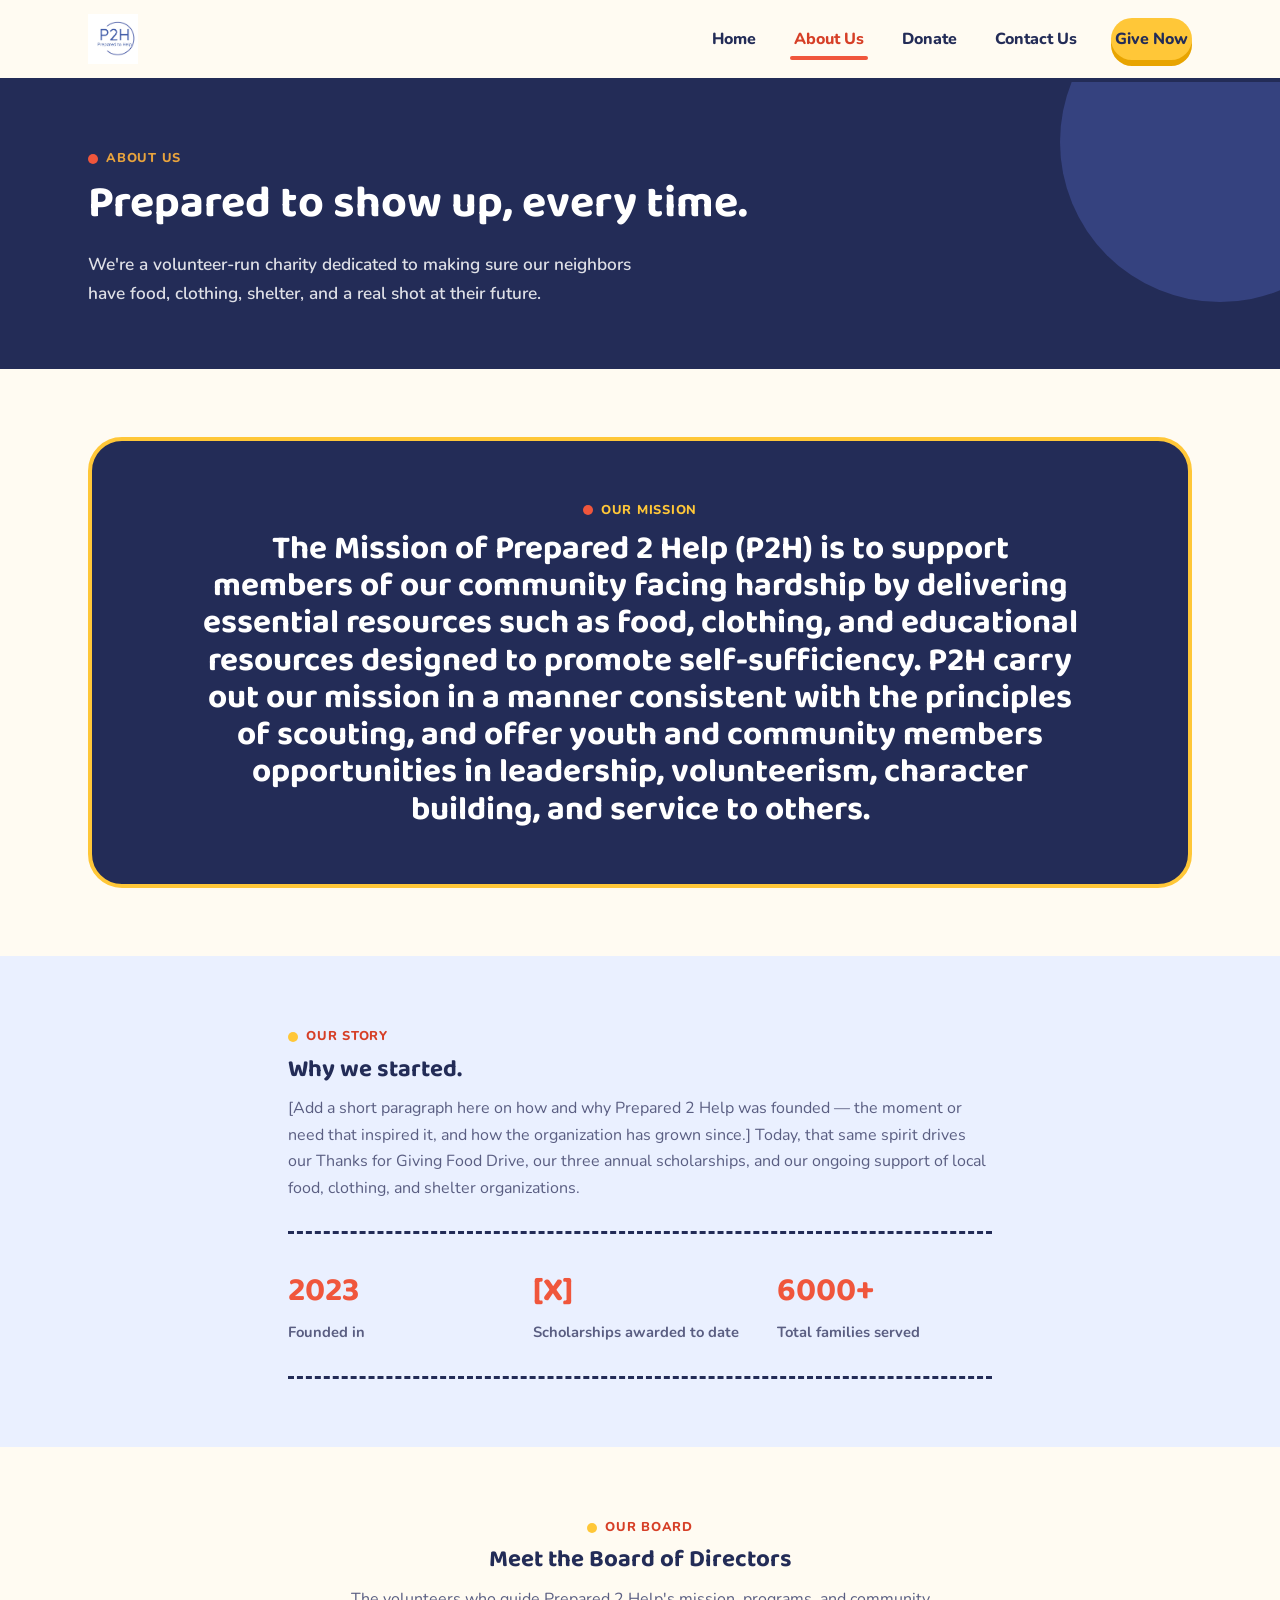
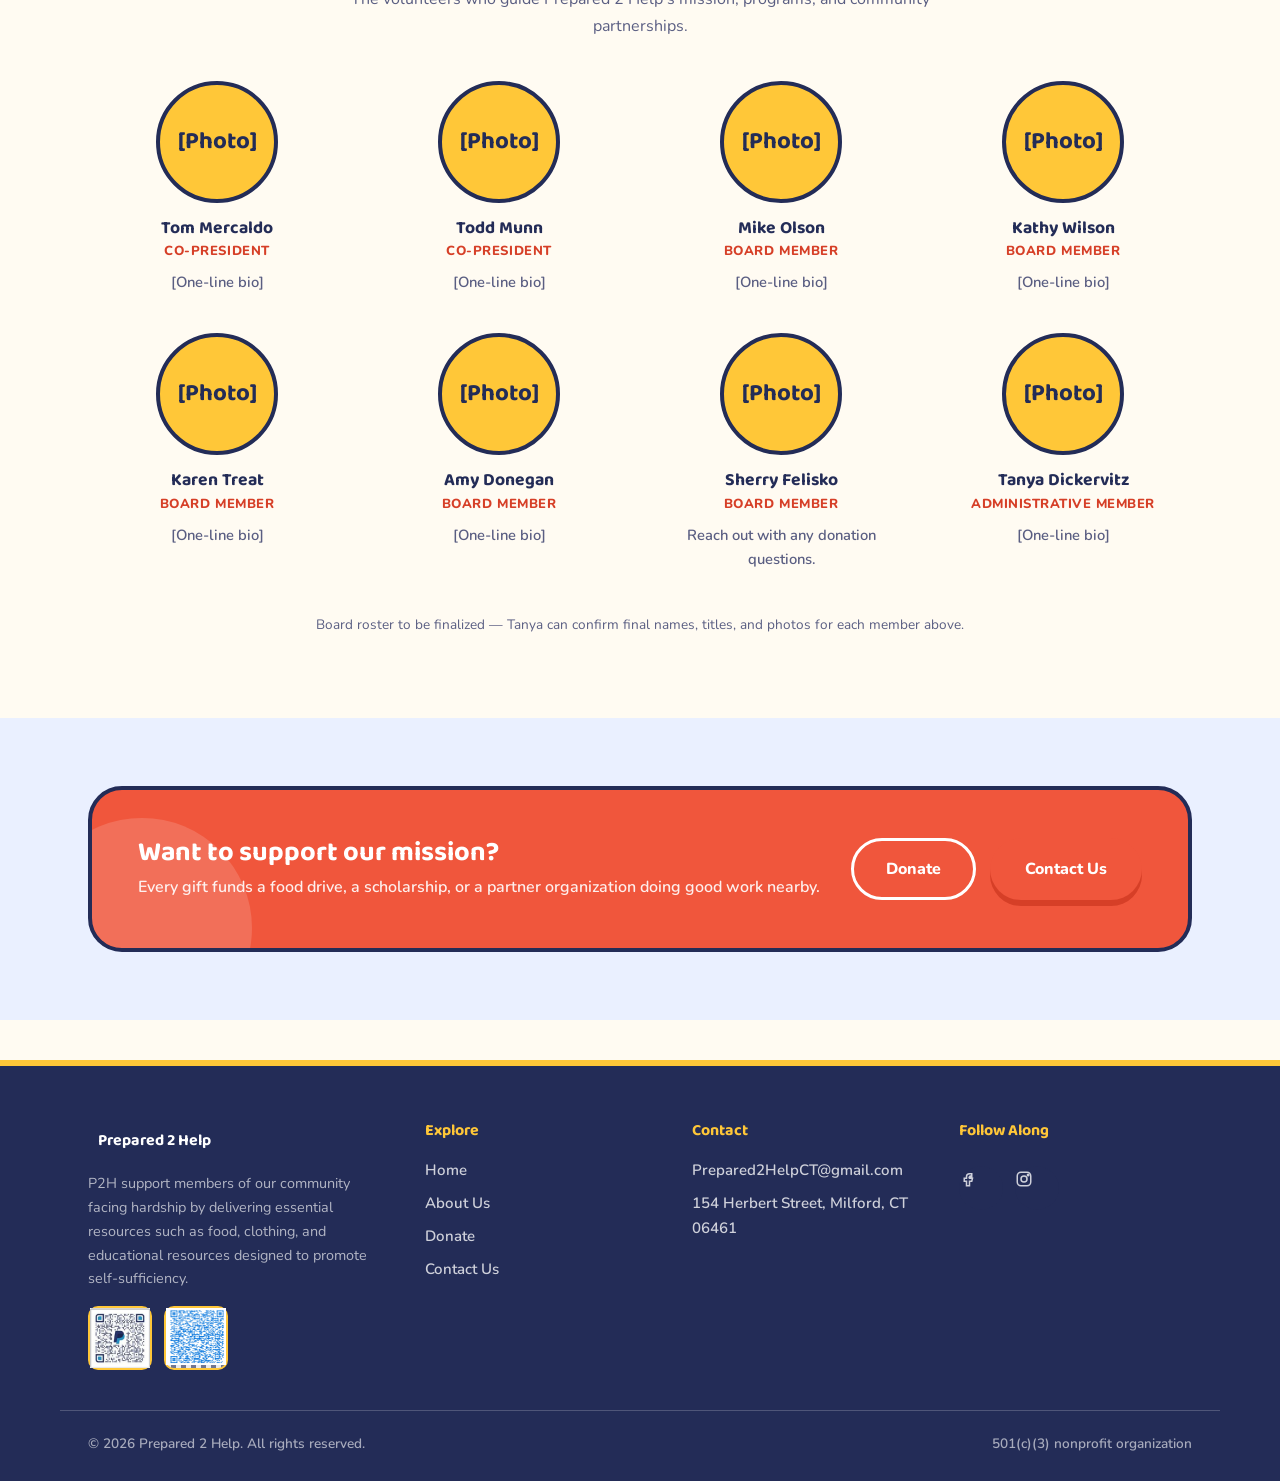
==== about.html @ 5ed298b4 "Update about.html" ====
<!DOCTYPE html>
<html lang="en">
<head>
<meta charset="UTF-8">
<meta name="viewport" content="width=device-width, initial-scale=1.0">
<title>About Us | Prepared 2 Help</title>
<meta name="description" content="Learn about Prepared 2 Help's mission and meet the board members behind our food drives, scholarships, and community partnerships.">
<link rel="icon" href="assets/P2H.jpg">
<link rel="preconnect" href="https://fonts.googleapis.com">
<link href="https://fonts.googleapis.com/css2?family=Baloo+2:wght@500;600;700;800&family=Nunito:wght@400;600;700;800&display=swap" rel="stylesheet">
<link rel="stylesheet" href="assets/css/style.css">
</head>
<body>
 
<header class="site-header">
  <div class="nav-row">
    <a class="brand" href="index.html"><img src="assets/P2H.jpg" alt="Prepared 2 Help logo"></a>
    <button class="nav-toggle" aria-label="Toggle menu"><span></span><span></span><span></span></button>
    <nav class="nav-links">
      <a href="index.html">Home</a>
      <a href="about.html" class="active">About Us</a>
      <a href="donate.html">Donate</a>
      <a href="contact.html">Contact Us</a>
      <a class="nav-cta" href="donate.html">Give Now</a>
    </nav>
  </div>
</header>
 
<section class="page-hero">
  <div class="wrap">
    <span class="eyebrow" style="color:#E8A33D;">About Us</span>
    <h1>Prepared to show up, every time.</h1>
    <p>We're a volunteer-run charity dedicated to making sure our neighbors have food, clothing, shelter, and a real shot at their future.</p>
  </div>
</section>
 
<!-- MISSION -->
<section class="section">
  <div class="wrap">
    <div class="mission-block">
      <span class="eyebrow">Our Mission</span>
      <h2>The Mission of Prepared 2 Help (P2H) is to support members of our community facing hardship by delivering essential resources such as food, clothing, and educational resources designed to promote self-sufficiency.  P2H carry out our mission in a manner consistent with the principles of scouting, and offer youth and community members opportunities in leadership, volunteerism, character building, and service to others. </h2>
    </div>
  </div>
</section>
 
<!-- STORY -->
<section class="section section-alt">
  <div class="wrap" style="max-width:760px;">
    <span class="eyebrow">Our Story</span>
    <h2>Why we started.</h2>
    <p style="color:var(--ink-soft);">[Add a short paragraph here on how and why Prepared 2 Help was founded — the moment or need that inspired it, and how the organization has grown since.] Today, that same spirit drives our Thanks for Giving Food Drive, our three annual scholarships, and our ongoing support of local food, clothing, and shelter organizations.</p>
    <div class="fact-strip" style="margin-top:30px;">
      <div class="fact"><strong>2023</strong><span>Founded in</span></div>
      <div class="fact"><strong>[X]</strong><span>Scholarships awarded to date</span></div>
      <div class="fact"><strong>6000+</strong><span>Total families served</span></div>
    </div>
  </div>
</section>
 
<!-- BOARD -->
<section class="section">
  <div class="wrap">
    <div class="section-head center">
      <span class="eyebrow">Our Board</span>
      <h2>Meet the Board of Directors</h2>
      <p style="color:var(--ink-soft);">The volunteers who guide Prepared 2 Help's mission, programs, and community partnerships.</p>
    </div>
    <div class="board-grid">
      <div class="board-card">
        <div class="board-photo">[Photo]</div>
        <h4>Tom Mercaldo</h4>
        <div class="board-role">Co-President</div>
        <p class="board-note">[One-line bio]</p>
      </div>
      <div class="board-card">
        <div class="board-photo">[Photo]</div>
        <h4>Todd Munn</h4>
        <div class="board-role">Co-President</div>
        <p class="board-note">[One-line bio]</p>
      </div>
      <div class="board-card">
        <div class="board-photo">[Photo]</div>
        <h4>Mike Olson</h4>
        <div class="board-role">Board Member</div>
        <p class="board-note">[One-line bio]</p>
      </div>
      <div class="board-card">
        <div class="board-photo">[Photo]</div>
        <h4>Kathy Wilson</h4>
        <div class="board-role">Board Member</div>
        <p class="board-note">[One-line bio]</p>
      </div>
      <div class="board-card">
        <div class="board-photo">[Photo]</div>
        <h4>Karen Treat</h4>
        <div class="board-role">Board Member</div>
        <p class="board-note">[One-line bio]</p>
      </div>
      <div class="board-card">
        <div class="board-photo">[Photo]</div>
        <h4>Amy Donegan</h4>
        <div class="board-role">Board Member</div>
        <p class="board-note">[One-line bio]</p>
      </div>
      <div class="board-card">
        <div class="board-photo">[Photo]</div>
        <h4>Sherry Felisko</h4>
        <div class="board-role">Board Member</div>
        <p class="board-note">Reach out with any donation questions.</p>
      </div>
      <div class="board-card">
        <div class="board-photo">[Photo]</div>
        <h4>Tanya Dickervitz</h4>
        <div class="board-role">Administrative Member</div>
        <p class="board-note">[One-line bio]</p>
      </div>
    </div>
    <p style="text-align:center; color:var(--ink-soft); font-size:.85rem; margin-top:28px;">Board roster to be finalized — Tanya can confirm final names, titles, and photos for each member above.</p>
  </div>
</section>
 
<!-- CTA -->
<section class="section section-alt">
  <div class="wrap">
    <div class="cta-banner">
      <div>
        <h2>Want to support our mission?</h2>
        <p>Every gift funds a food drive, a scholarship, or a partner organization doing good work nearby.</p>
      </div>
      <div style="display:flex; gap:14px; flex-wrap:wrap;">
        <a href="donate.html" class="btn btn-outline">Donate</a>
        <a href="contact.html" class="btn btn-primary">Contact Us</a>
      </div>
    </div>
  </div>
</section>
 
<footer class="site-footer">
  <div class="wrap footer-grid">
    <div>
      <div class="footer-brand"><img src="assets/logo.jpg" alt=""><span>Prepared 2 Help</span></div>
      <p style="font-size:.9rem; color:rgba(255,255,255,.65); max-width:32ch;">P2H support members of our community facing hardship by delivering essential resources such as food, clothing, and educational resources designed to promote self-sufficiency. </p>
      <div class="footer-qr">
        <div class="mini-qr"><img src="assets/paypalqrcode.png" alt="PayPal QR code"></div>
        <div class="mini-qr"><img src="assets/venmoqrcode.png" alt="Venmo QR code"></div>
      </div>
    </div>
    <div>
      <h4>Explore</h4>
      <a href="index.html">Home</a>
      <a href="about.html">About Us</a>
      <a href="donate.html">Donate</a>
      <a href="contact.html">Contact Us</a>
    </div>
    <div>
      <h4>Contact</h4>
      <a href="mailto:Prepared2HelpCT@gmail.com">Prepared2HelpCT@gmail.com</a>
      <a href="#">154 Herbert Street, Milford, CT 06461</a>
    </div>
    <div>
      <h4>Follow Along</h4>
      <div class="social-row">
        <a href="https://www.facebook.com/people/Prepared2Help/61578438066681/" aria-label="Facebook"><svg width="18" height="18" viewBox="0 0 24 24" fill="none" stroke="currentColor" stroke-width="2"><path d="M14 9h3V5h-3c-2.2 0-4 1.8-4 4v2H7v4h3v6h4v-6h3l1-4h-4V9c0-.6.4-1 1-1z"/></svg></a>
        <a href="https://www.instagram.com/prepared2help/" aria-label="Instagram"><svg width="18" height="18" viewBox="0 0 24 24" fill="none" stroke="currentColor" stroke-width="2"><rect x="3" y="3" width="18" height="18" rx="5"/><circle cx="12" cy="12" r="4"/><circle cx="17.5" cy="6.5" r="1"/></svg></a>
      </div>
    </div>
  </div>
  <div class="wrap footer-bottom">
    <span>&copy; <span id="year"></span> Prepared 2 Help. All rights reserved.</span>
    <span>501(c)(3) nonprofit organization</span>
  </div>
</footer>
 
<script>document.getElementById('year').textContent = new Date().getFullYear();</script>
<script src="assets/js/main.js"></script>
</body>
</html>
---- assets/css/style.css ----
/* ============================================================
   Prepared 2 Help — Design Tokens (warm, bright, RMHC-inspired)
   Signature motif: "The Open Arc" — an unclosed ring, echoing
   the logo, used throughout as the site's recurring device.
   ============================================================ */
 
:root{
  --blue:        #4859A8;
  --blue-deep:   #232C57;
  --blue-pale:   #EAF0FF;
 
  --yellow:      #FFC738;
  --yellow-deep: #E8A400;
  --red:         #F0563C;
  --red-deep:    #D63F27;
 
  --cream:       #FFFBF2;
  --ink:         #22264A;
  --ink-soft:    #5A5E82;
  --line:        #F0E4C8;
 
  --font-display: 'Baloo 2', sans-serif;
  --font-body:    'Nunito', sans-serif;
 
  --radius-lg: 34px;
  --radius-md: 22px;
  --radius-sm: 14px;
 
  --container: 1160px;
}
 
*{ box-sizing: border-box; }
html{ scroll-behavior: smooth; }
body{
  margin:0;
  font-family: var(--font-body);
  color: var(--ink);
  background: var(--cream);
  line-height: 1.65;
  -webkit-font-smoothing: antialiased;
}
img{ max-width:100%; display:block; }
a{ color: inherit; text-decoration:none; }
h1,h2,h3,h4{
  font-family: var(--font-display);
  font-weight:700;
  color: var(--blue-deep);
  line-height: 1.12;
  margin: 0 0 .5em;
}
p{ margin: 0 0 1em; }
ul{ margin:0; padding:0; list-style:none; }
 
.wrap{
  max-width: var(--container);
  margin: 0 auto;
  padding: 0 28px;
}
 
.eyebrow{
  display:inline-flex; align-items:center; gap:8px;
  font-family: var(--font-body);
  font-weight:800;
  font-size: .8rem;
  letter-spacing: .06em;
  text-transform: uppercase;
  color: var(--red-deep);
  margin-bottom: .7em;
}
.eyebrow::before{
  content:""; width:10px; height:10px; border-radius:50%;
  background: var(--yellow);
  display:inline-block;
}
 
a:focus-visible, button:focus-visible, input:focus-visible, textarea:focus-visible, select:focus-visible{
  outline: 3px solid var(--red);
  outline-offset: 3px;
}
 
@media (prefers-reduced-motion: reduce){
  *{ animation: none !important; transition: none !important; }
}
 
/* Arc motif */
.arc-divider{ width:100%; height: 50px; display:block; }
.arc-divider path{ fill:none; stroke: var(--yellow); stroke-width:5; stroke-linecap:round; }
 
/* ============================================================
   Header / Nav
   ============================================================ */
.site-header{
  position: sticky; top:0; z-index: 50;
  background: var(--cream);
  border-bottom: 4px solid var(--blue-deep);
}
.nav-row{
  display:flex; align-items:center; justify-content:space-between;
  padding: 14px 28px;
  max-width: var(--container); margin:0 auto;
}
.brand{ display:flex; align-items:center; gap:12px; font-family: var(--font-display); font-weight:700; font-size:1.1rem; color: var(--blue-deep); }
.brand img{ height: 50px; width:auto; }
 
.nav-links{ display:flex; align-items:center; gap: 30px; font-weight:800; font-size:1rem; }
.nav-links a{ position:relative; color: var(--blue-deep); padding: 8px 4px; }
.nav-links a::after{
  content:""; position:absolute; left:0; right:100%; bottom:0;
  height:4px; border-radius:4px; background: var(--red);
  transition: right .25s ease;
}
.nav-links a:hover::after, .nav-links a.active::after{ right:0; }
.nav-links a.active{ color: var(--red-deep); }
 
.nav-cta{
  background: var(--yellow); color: var(--blue-deep);
  font-weight:800; font-size:1rem;
  padding: 12px 26px; border-radius: 999px;
  box-shadow: 0 6px 0 var(--yellow-deep);
  transition: transform .12s ease, box-shadow .12s ease;
}
.nav-cta:hover{ transform: translateY(2px); box-shadow: 0 4px 0 var(--yellow-deep); }
 
.nav-toggle{ display:none; }
@media (max-width: 860px){
  .nav-links{
    position:fixed; inset: 72px 0 auto 0; background: var(--cream);
    flex-direction:column; align-items:flex-start; gap:0;
    border-bottom: 3px solid var(--blue-deep);
    transform: translateY(-120%); transition: transform .25s ease;
  }
  .nav-links.open{ transform: translateY(0); }
  .nav-links a{ padding: 18px 28px; border-bottom:1px solid var(--line); width:100%; }
  .nav-links a::after{ display:none; }
  .nav-cta{ margin: 18px 28px; text-align:center; }
  .nav-toggle{ display:flex; flex-direction:column; gap:5px; background:none; border:0; cursor:pointer; padding:8px; }
  .nav-toggle span{ width:26px; height:3px; background: var(--blue-deep); border-radius:2px; }
}
@media (min-width: 861px){ .nav-links{ display:flex !important; } }
 
/* ============================================================
   Buttons
   ============================================================ */
.btn{
  display:inline-flex; align-items:center; gap:8px;
  font-weight:800; font-family: var(--font-body);
  padding: 15px 32px; border-radius: 999px;
  border: 3px solid transparent; cursor:pointer; font-size:1rem;
  transition: transform .12s ease, box-shadow .12s ease;
}
.btn-primary{ background: var(--red); color:#fff; box-shadow: 0 6px 0 var(--red-deep); }
.btn-primary:hover{ transform: translateY(2px); box-shadow: 0 4px 0 var(--red-deep); }
.btn-outline{ border-color:#fff; color:#fff; }
.btn-outline:hover{ background:#fff; color: var(--blue-deep); }
.btn-outline-blue{ border-color: var(--blue); color: var(--blue); }
.btn-outline-blue:hover{ background: var(--blue); color:#fff; }
 
/* ============================================================
   Hero
   ============================================================ */
.hero{
  padding: 70px 0 56px;
  background: var(--yellow);
  position:relative; overflow:hidden;
}
.hero::before{
  content:""; position:absolute; left:-80px; bottom:-120px;
  width:320px; height:320px; border-radius:50%;
  background: rgba(255,255,255,.35);
}
.hero .wrap{ display:grid; grid-template-columns: 1.1fr .9fr; gap: 56px; align-items:center; position:relative; }
.hero h1{ font-size: clamp(2.4rem, 4.4vw, 3.5rem); color: var(--blue-deep); }
.hero .lede{ font-size:1.15rem; color: var(--blue-deep); opacity:.85; max-width: 46ch; font-weight:600; }
.hero-actions{ display:flex; gap:16px; margin-top: 28px; flex-wrap:wrap; }
.hero .btn-outline-blue{ border-color: var(--blue-deep); color: var(--blue-deep); background:#fff; }
.hero .btn-outline-blue:hover{ background: var(--blue-deep); color:#fff; }
 
.hero-art{
  position:relative; aspect-ratio: 1/1; border-radius: 50%;
  background: var(--blue-deep);
  display:flex; align-items:center; justify-content:center;
  overflow:hidden;
  border: 8px solid #fff;
  box-shadow: 0 16px 0 rgba(35,44,87,.25);
}
.hero-art svg{ width:70%; height:70%; }
@media (max-width: 860px){
  .hero .wrap{ grid-template-columns: 1fr; }
  .hero-art{ max-width: 240px; margin: 0 auto; }
}
 
/* Page hero (interior pages) */
.page-hero{
  padding: 64px 0 44px;
  background: var(--blue-deep);
  color: #fff; position:relative; overflow:hidden;
}
.page-hero::after{
  content:""; position:absolute; right:-100px; top:-100px;
  width:320px; height:320px; border-radius:50%;
  background: var(--blue);
  opacity:.5;
}
.page-hero .eyebrow{ color: var(--yellow); }
.page-hero .eyebrow::before{ background: var(--red); }
.page-hero h1{ color:#fff; font-size: clamp(2.1rem, 3.6vw, 2.8rem); }
.page-hero p{ color: rgba(255,255,255,.85); max-width: 56ch; font-size: 1.08rem; font-weight:600; }
 
/* ============================================================
   Sections
   ============================================================ */
.section{ padding: 68px 0; }
.section-alt{ background: var(--blue-pale); }
.section-head{ max-width: 640px; margin-bottom: 42px; }
.section-head.center{ margin-left:auto; margin-right:auto; text-align:center; }
 
.grid-cards{ display:grid; grid-template-columns: repeat(2, 1fr); gap: 26px; }
@media (max-width:760px){ .grid-cards{ grid-template-columns:1fr; } }
 
.card{
  background:#fff; border: 3px solid var(--blue-deep);
  border-radius: var(--radius-md); padding: 30px;
  box-shadow: 0 6px 0 var(--blue-deep);
  transition: transform .15s ease, box-shadow .15s ease;
}
.card:hover{ transform: translateY(-4px); }
.card-icon{
  width:56px; height:56px; border-radius:50%;
  background: var(--yellow);
  display:flex; align-items:center; justify-content:center;
  margin-bottom:18px; border: 2px solid var(--blue-deep);
}
.card:nth-child(2) .card-icon{ background: var(--red); }
.card:nth-child(3) .card-icon{ background: var(--blue); }
.card:nth-child(4) .card-icon{ background: var(--yellow); }
.card-icon svg{ width:26px; height:26px; stroke:#fff !important; }
.card:nth-child(1) .card-icon svg, .card:nth-child(4) .card-icon svg{ stroke: var(--blue-deep) !important; }
.card h3{ font-size:1.25rem; margin-bottom:.4em; }
.card p{ color: var(--ink-soft); font-size:.98rem; margin-bottom:0; font-weight:600; }
 
.fact-strip{ display:flex; flex-wrap:wrap; gap: 30px; border-top: 3px dashed var(--blue-deep); border-bottom: 3px dashed var(--blue-deep); padding: 30px 0; }
.fact{ flex:1; min-width:150px; }
.fact strong{ display:block; font-family: var(--font-display); color: var(--red); font-size:2.1rem; }
.fact span{ color: var(--ink-soft); font-size:.92rem; font-weight:700; }
 
.gallery{ display:grid; grid-template-columns: repeat(4, 1fr); gap: 18px; }
@media (max-width:760px){ .gallery{ grid-template-columns: repeat(2,1fr); } }
.gallery-item{
  aspect-ratio: 1/1;
  border-radius: var(--radius-md);
  overflow: hidden;
  position: relative;
}
.gallery-item img{
  position: absolute;
  inset: 0;
  width: 100%;
  height: 100%;
  object-fit: cover;
  border-radius: var(--radius-md);
}
 
.cta-banner{
  background: var(--red); border-radius: var(--radius-lg); padding: 48px 46px;
  color:#fff; display:flex; align-items:center; justify-content:space-between; gap:24px; flex-wrap:wrap;
  position:relative; overflow:hidden; border: 4px solid var(--blue-deep);
}
.cta-banner::before{ content:""; position:absolute; left:-60px; bottom:-90px; width:220px; height:220px; border-radius:50%; background: rgba(255,255,255,.15); }
.cta-banner h2{ color:#fff; margin-bottom:.2em; font-size:1.7rem; }
.cta-banner p{ color: rgba(255,255,255,.9); margin:0; font-weight:600; }
 
.board-grid{ display:grid; grid-template-columns: repeat(4, 1fr); gap: 24px; }
@media (max-width:900px){ .board-grid{ grid-template-columns: repeat(2,1fr); } }
@media (max-width:520px){ .board-grid{ grid-template-columns: 1fr; } }
.board-card{ text-align:center; }
.board-photo{
  width: 122px; height:122px; border-radius:50%; background: var(--yellow);
  margin: 0 auto 16px; display:flex; align-items:center; justify-content:center;
  color: var(--blue-deep); font-family: var(--font-display); font-weight:700; font-size:1.5rem;
  border: 4px solid var(--blue-deep);
}
.board-card h4{ margin-bottom:.15em; font-size:1.1rem; }
.board-role{ color: var(--red-deep); font-weight:800; font-size:.82rem; text-transform:uppercase; letter-spacing:.04em; }
.board-note{ color: var(--ink-soft); font-size:.92rem; margin-top:.5em; font-weight:600; }
 
.mission-block{
  background: var(--blue-deep); color:#fff; border-radius: var(--radius-lg);
  padding: 56px 50px; text-align:center; position:relative; overflow:hidden;
  border: 4px solid var(--yellow);
}
.mission-block .eyebrow{ color: var(--yellow); }
.mission-block .eyebrow::before{ background: var(--red); }
.mission-block h2{ color:#fff; font-size: clamp(1.5rem, 2.6vw, 2.1rem); max-width: 44ch; margin: 0 auto; font-weight:700; }
 
/* Donate page */
.donate-grid{ display:grid; grid-template-columns: repeat(3, 1fr); gap: 24px; }
@media (max-width:900px){ .donate-grid{ grid-template-columns: 1fr; } }
.qr-card{ background:#fff; border:3px solid var(--blue-deep); border-radius: var(--radius-md); padding: 30px; text-align:center; box-shadow: 0 6px 0 var(--blue-deep); }
.qr-box{
  width: 160px; height:160px; margin: 0 auto 18px; border-radius: var(--radius-sm);
  background: repeating-conic-gradient(var(--blue-deep) 0% 25%, var(--blue-pale) 0% 50%);
  background-size: 20px 20px; display:flex; align-items:center; justify-content:center; position:relative;
}
.qr-box .qr-cover{ position:absolute; inset:0; background: rgba(255,251,242,.92); display:flex; align-items:center; justify-content:center; font-size:.72rem; color: var(--ink-soft); text-align:center; padding: 10px; border-radius: var(--radius-sm); font-weight:700; }
.sherrie-box{ background: var(--yellow); border-radius: var(--radius-md); padding: 30px 34px; display:flex; gap: 20px; align-items:flex-start; margin-top: 40px; border: 3px solid var(--blue-deep); }
.sherrie-box .avatar{ flex: 0 0 auto; width:56px; height:56px; border-radius:50%; background: var(--blue-deep); color:#fff; display:flex; align-items:center; justify-content:center; font-family: var(--font-display); font-weight:700; }
 
.ways-list{ display:flex; flex-direction:column; gap: 18px; }
.way-item{ display:flex; gap:18px; align-items:flex-start; background:#fff; border:3px solid var(--blue-deep); border-radius: var(--radius-md); padding: 22px 26px; }
.way-num{ flex:0 0 auto; width:38px; height:38px; border-radius:50%; background: var(--red); color:#fff; display:flex; align-items:center; justify-content:center; font-family: var(--font-display); font-weight:700; font-size:.95rem; }
 
/* Contact page */
.contact-grid{ display:grid; grid-template-columns: .85fr 1.15fr; gap: 46px; }
@media (max-width:860px){ .contact-grid{ grid-template-columns:1fr; } }
.info-list{ display:flex; flex-direction:column; gap:20px; margin-top: 24px; }
.info-item{ display:flex; gap:14px; align-items:flex-start; }
.info-item .ico{ width:42px; height:42px; border-radius:50%; background: var(--yellow); flex:0 0 auto; display:flex; align-items:center; justify-content:center; border: 2px solid var(--blue-deep); }
.info-item strong{ display:block; font-size:.85rem; color: var(--ink-soft); text-transform:uppercase; letter-spacing:.05em; }
 
.social-row{ display:flex; gap:12px; margin-top: 26px; }
.social-row a{ width:44px; height:44px; border-radius:50%; background: var(--blue-deep); color:#fff; display:flex; align-items:center; justify-content:center; transition: background .15s ease, transform .15s ease; }
.social-row a:hover{ background: var(--red); transform: translateY(-2px); }
 
form.contact-form{ background:#fff; border:3px solid var(--blue-deep); border-radius: var(--radius-lg); padding: 34px; box-shadow: 0 8px 0 var(--blue-deep); }
.form-row{ display:grid; grid-template-columns:1fr 1fr; gap:18px; }
@media (max-width:520px){ .form-row{ grid-template-columns:1fr; } }
.field{ margin-bottom:18px; }
.field label{ display:block; font-weight:800; font-size:.88rem; margin-bottom:6px; color: var(--ink); }
.field input, .field select, .field textarea{
  width:100%; padding: 12px 14px; border: 2.5px solid var(--blue-deep); border-radius: var(--radius-sm);
  font-family: var(--font-body); font-size:.98rem; color: var(--ink); background: var(--cream);
}
.field textarea{ resize: vertical; min-height: 120px; }
.form-note{ font-size:.82rem; color: var(--ink-soft); margin-top: 10px; font-weight:600; }
.form-success{ display:none; background: var(--yellow); border: 2px solid var(--blue-deep); border-radius: var(--radius-sm); padding: 16px 18px; color: var(--blue-deep); font-weight:800; font-size:.94rem; margin-bottom: 18px; }
.form-success.show{ display:block; }
 
/* ============================================================
   Footer
   ============================================================ */
.site-footer{ background: var(--blue-deep); color: rgba(255,255,255,.85); padding: 56px 0 26px; position:relative; overflow:hidden; margin-top: 40px; border-top: 6px solid var(--yellow); }
.footer-grid{ display:grid; grid-template-columns: 1.3fr 1fr 1fr 1fr; gap: 34px; position:relative; }
@media (max-width:760px){ .footer-grid{ grid-template-columns: 1fr 1fr; } }
.footer-grid h4{ color: var(--yellow); font-size:1rem; margin-bottom:14px; }
.footer-brand{ display:flex; align-items:center; gap:10px; margin-bottom:12px; }
.footer-brand img{ height:38px; border-radius:8px; }
.footer-brand span{ font-family: var(--font-display); font-weight:700; color:#fff; }
.footer-grid a{ color: rgba(255,255,255,.78); font-size:.94rem; display:block; padding:4px 0; font-weight:600; }
.footer-grid a:hover{ color: var(--red); }
.footer-qr{ display:flex; gap:12px; margin-top:6px; }
.footer-qr .mini-qr{ width:64px; height:64px; border-radius:10px; background: repeating-conic-gradient(rgba(255,255,255,.9) 0% 25%, rgba(255,255,255,.35) 0% 50%); background-size: 10px 10px; border: 2px solid var(--yellow); }
.footer-bottom{ border-top: 1px solid rgba(255,255,255,.2); margin-top: 40px; padding-top: 22px; display:flex; justify-content:space-between; flex-wrap:wrap; gap:10px; font-size:.85rem; color: rgba(255,255,255,.6); font-weight:600; }
 
.footer-qr img.mini-qr{
  object-fit: cover;
  background: none;
}
.qr-box img{
  width: 100%;
  height: 100%;
  object-fit: contain;
  border-radius: var(--radius-sm);
  padding: 10px;
  background: #fff;
}
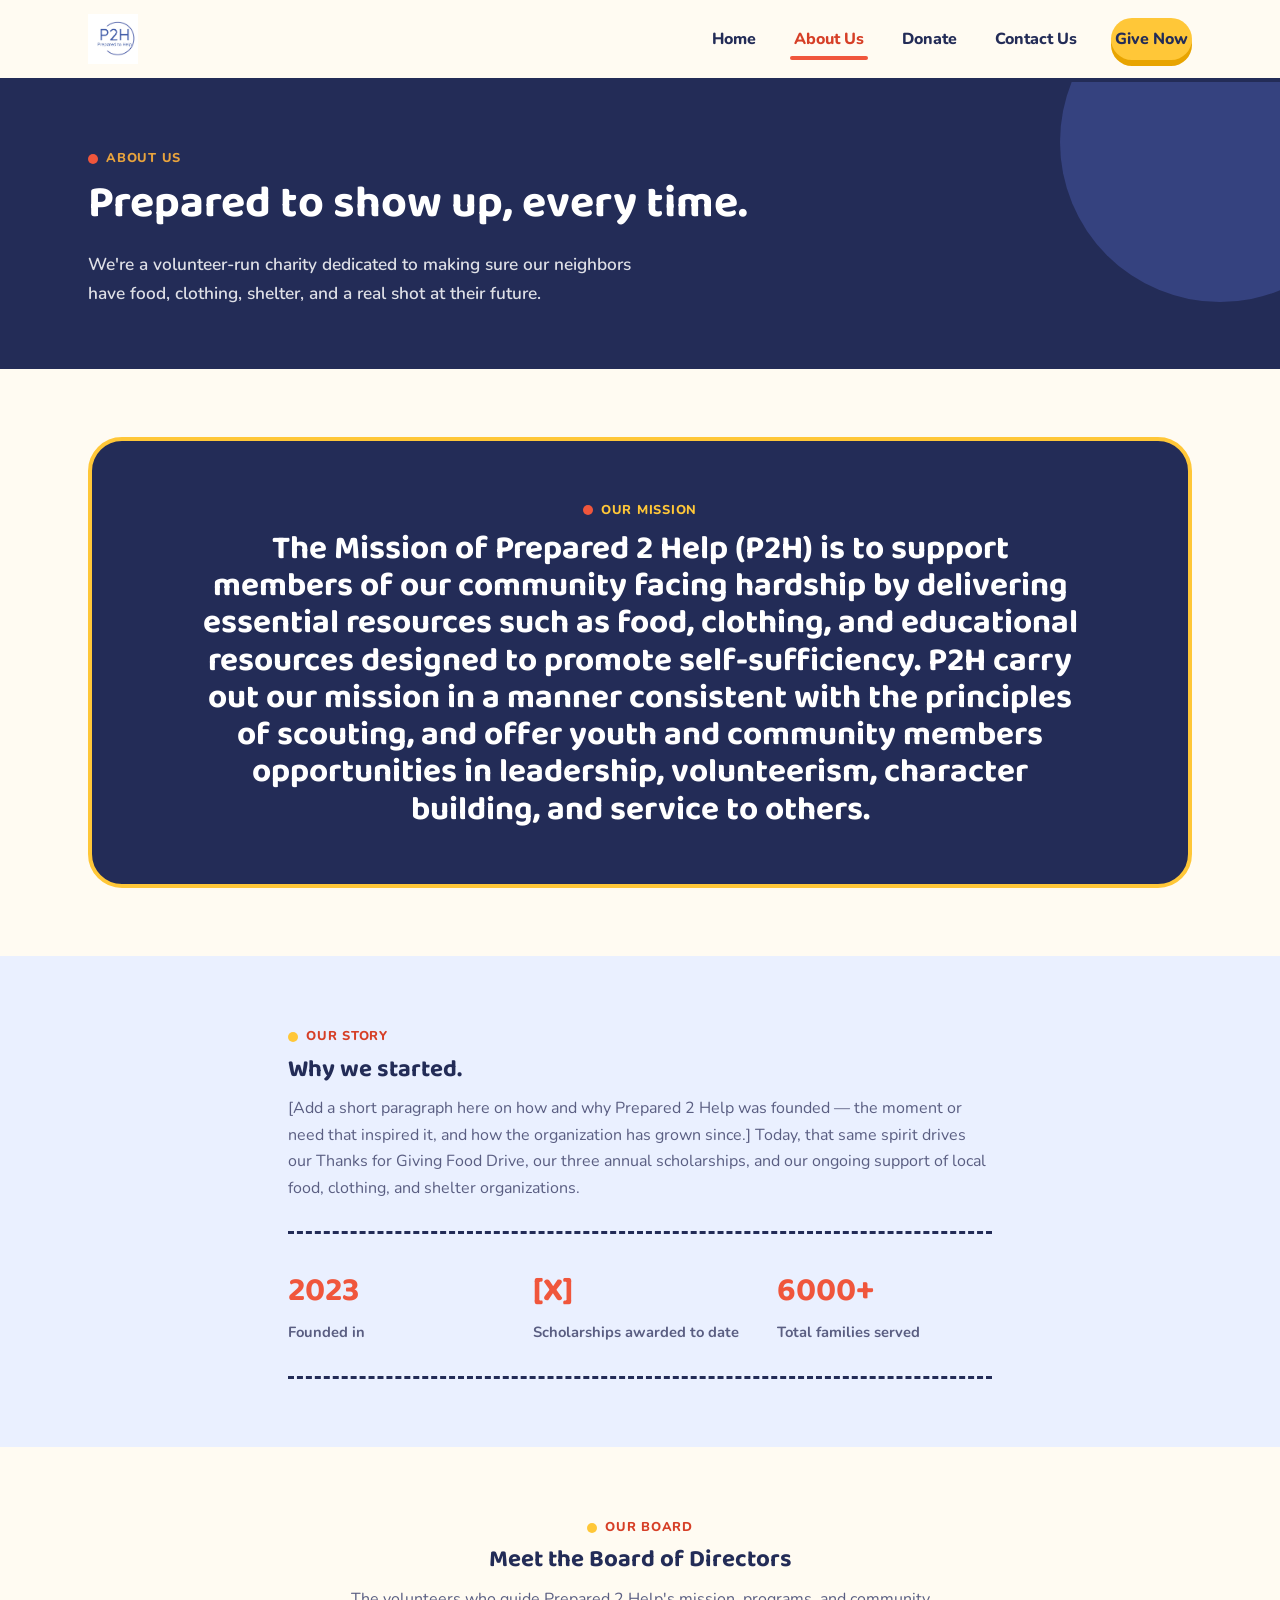
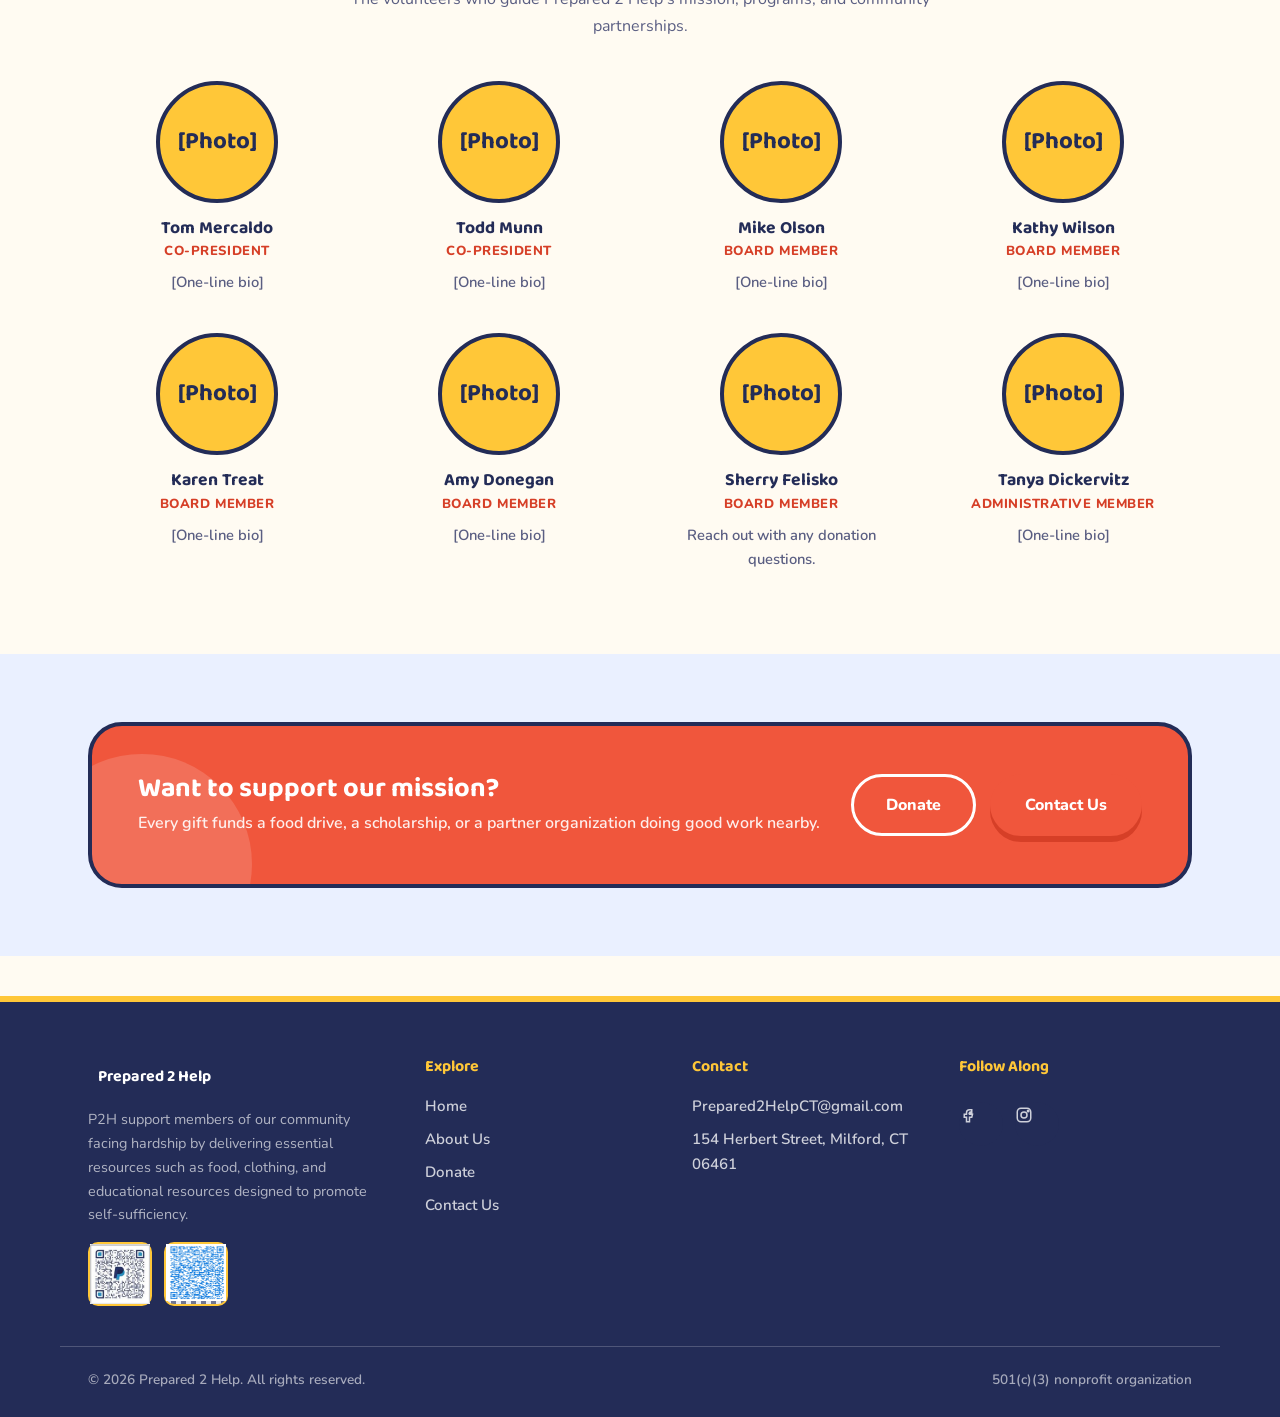
==== commit a5232a74: "Update about.html" ====
--- a/about.html
+++ b/about.html
@@ -116,7 +116,6 @@
         <p class="board-note">[One-line bio]</p>
       </div>
     </div>
-    <p style="text-align:center; color:var(--ink-soft); font-size:.85rem; margin-top:28px;">Board roster to be finalized — Tanya can confirm final names, titles, and photos for each member above.</p>
   </div>
 </section>
  
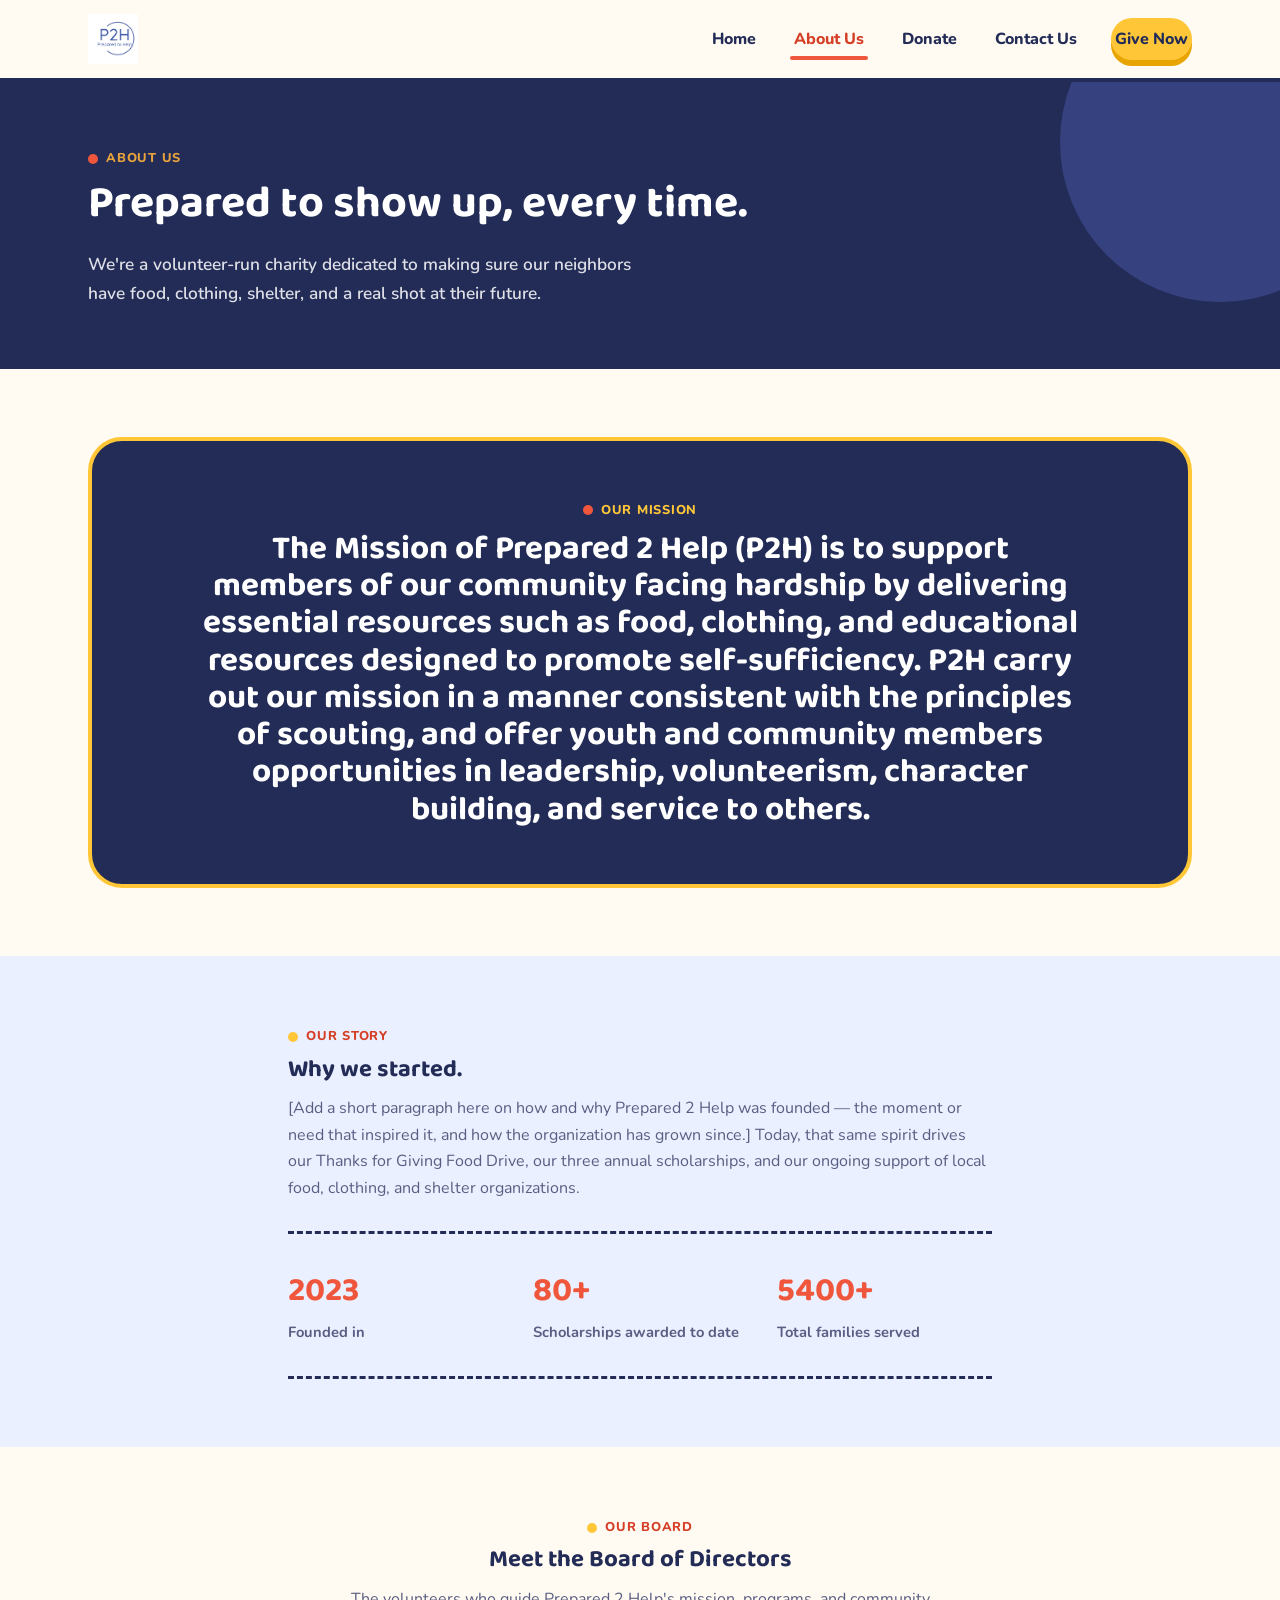
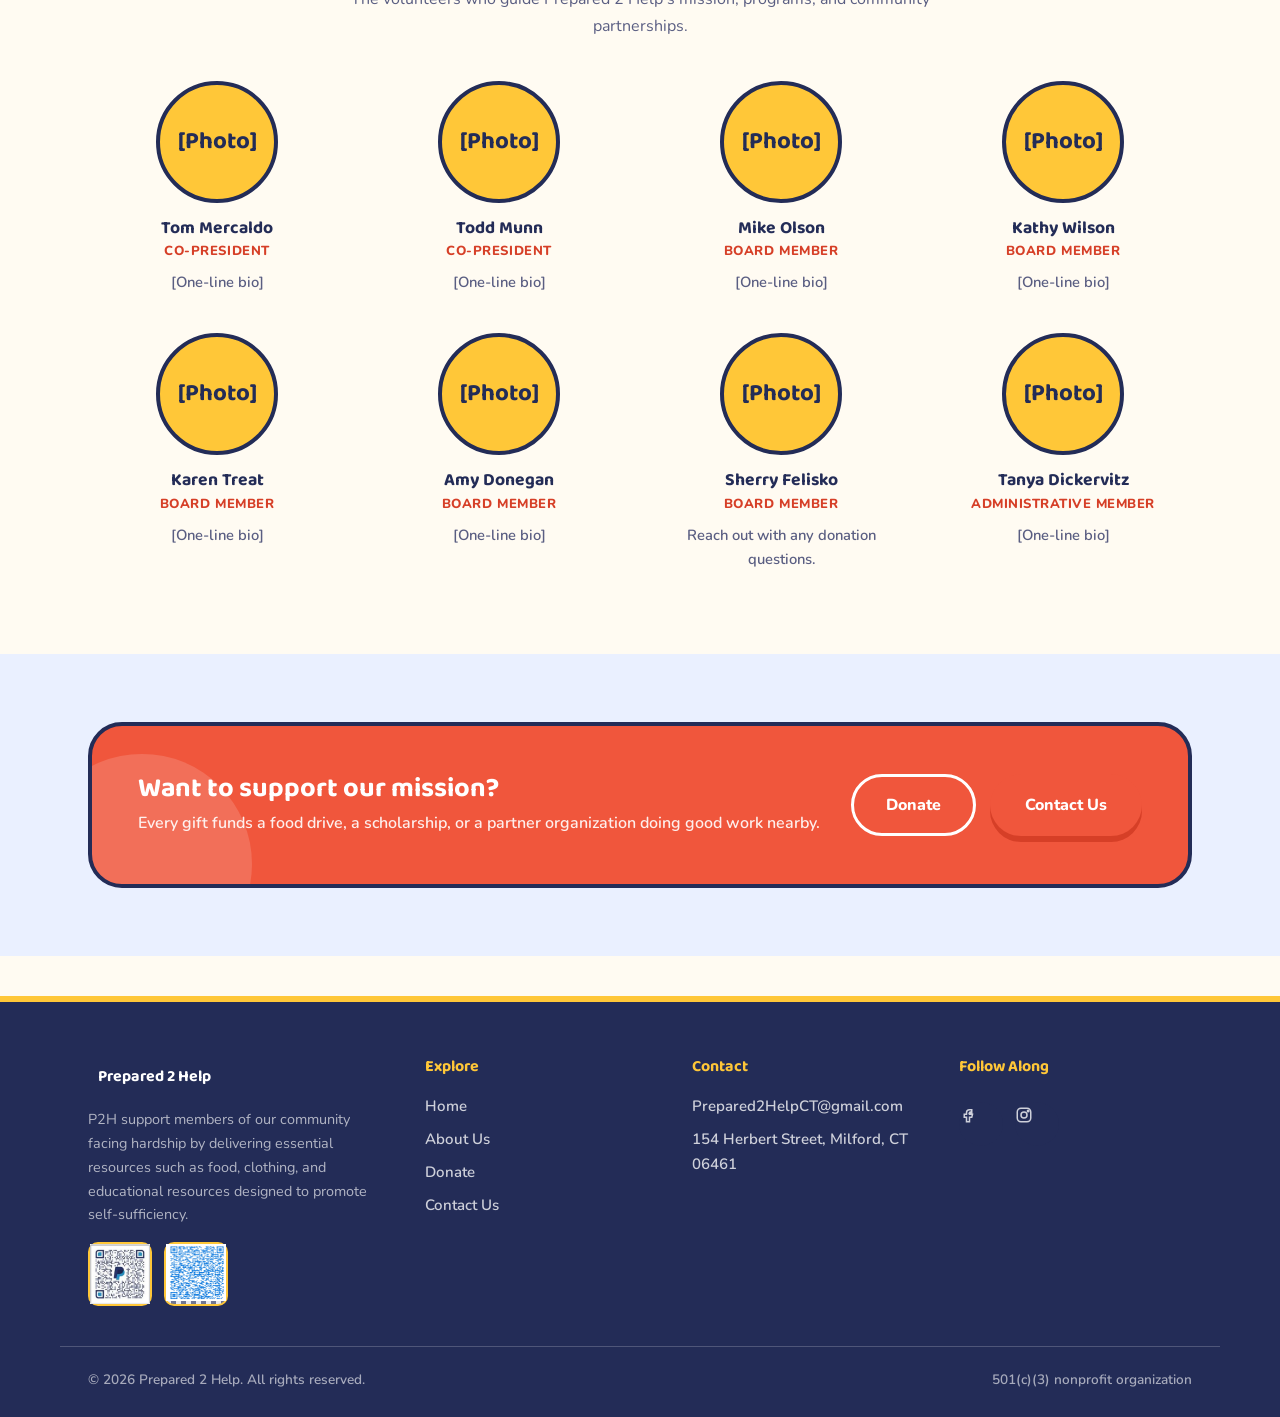
==== commit a80c9640: "Update about.html" ====
--- a/about.html
+++ b/about.html
@@ -52,8 +52,8 @@
     <p style="color:var(--ink-soft);">[Add a short paragraph here on how and why Prepared 2 Help was founded — the moment or need that inspired it, and how the organization has grown since.] Today, that same spirit drives our Thanks for Giving Food Drive, our three annual scholarships, and our ongoing support of local food, clothing, and shelter organizations.</p>
     <div class="fact-strip" style="margin-top:30px;">
       <div class="fact"><strong>2023</strong><span>Founded in</span></div>
-      <div class="fact"><strong>[X]</strong><span>Scholarships awarded to date</span></div>
-      <div class="fact"><strong>6000+</strong><span>Total families served</span></div>
+      <div class="fact"><strong>80+</strong><span>Scholarships awarded to date</span></div>
+      <div class="fact"><strong>5400+</strong><span>Total families served</span></div>
     </div>
   </div>
 </section>
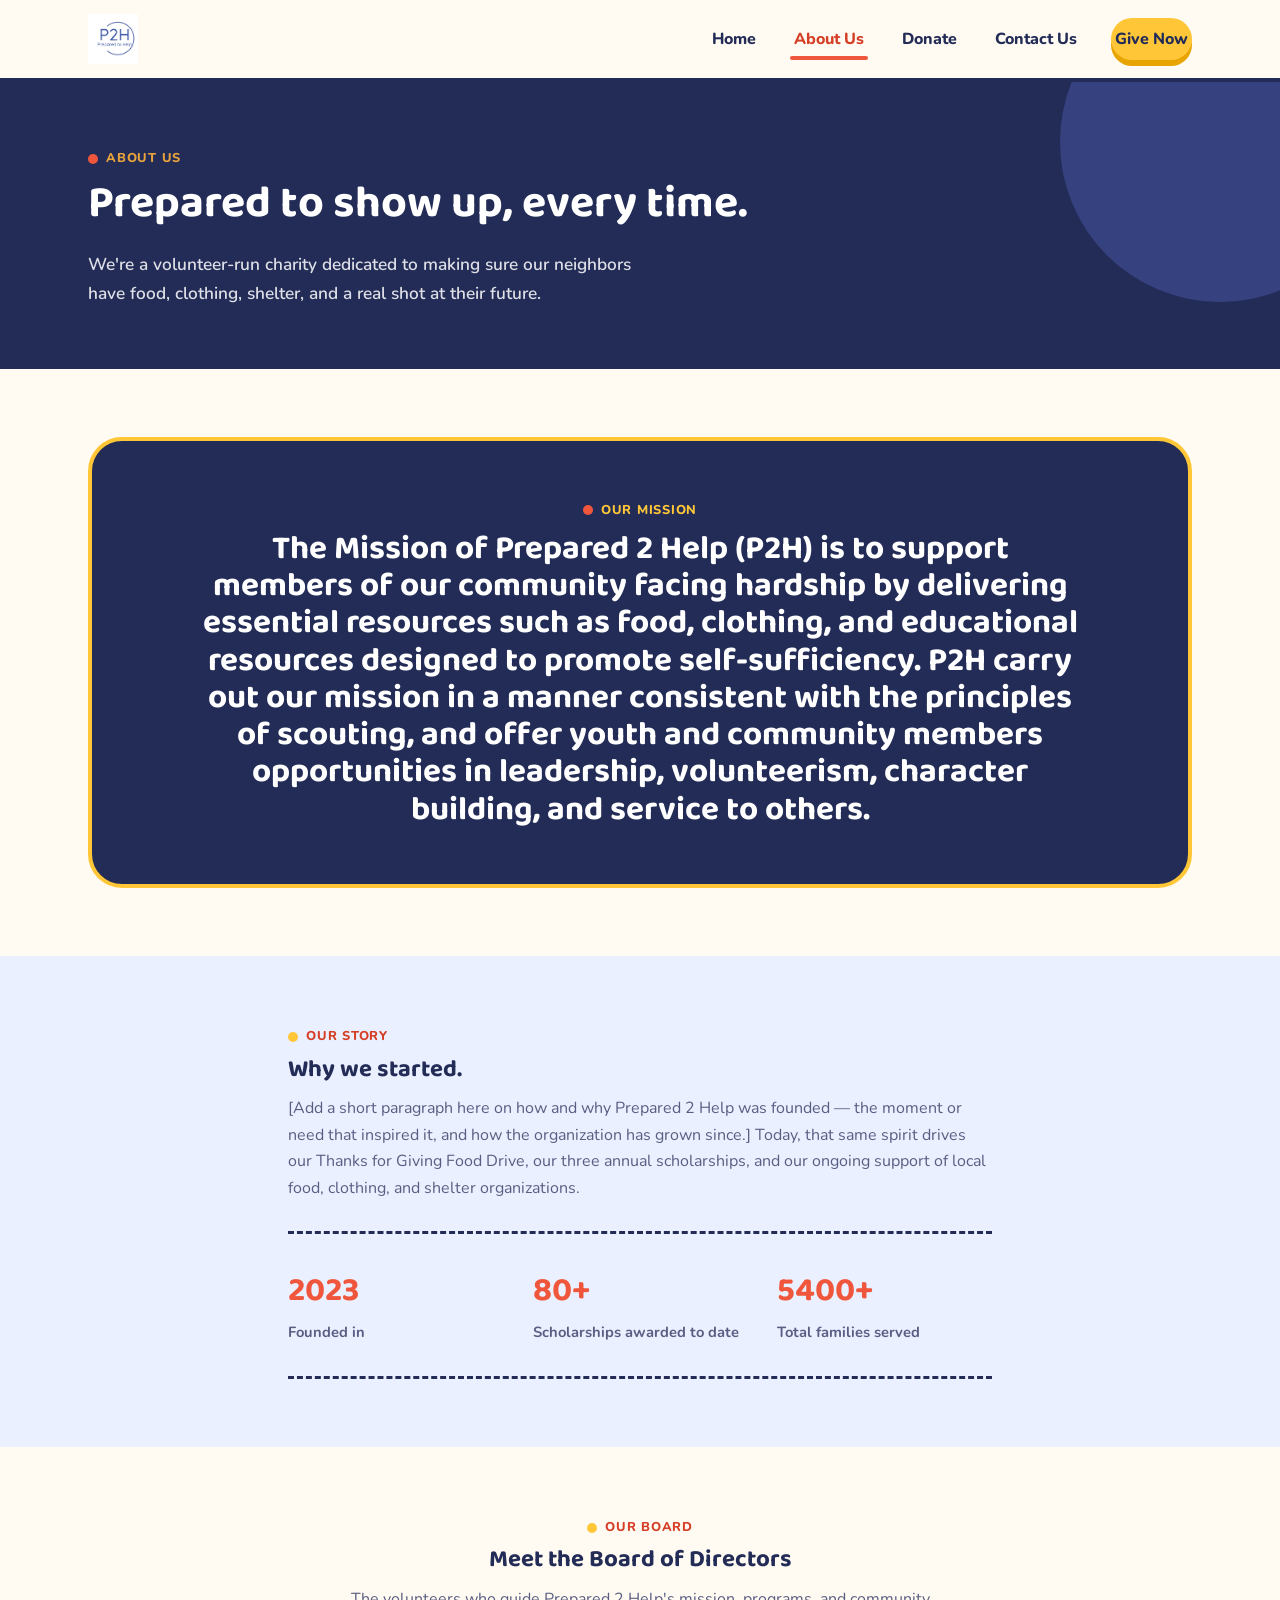
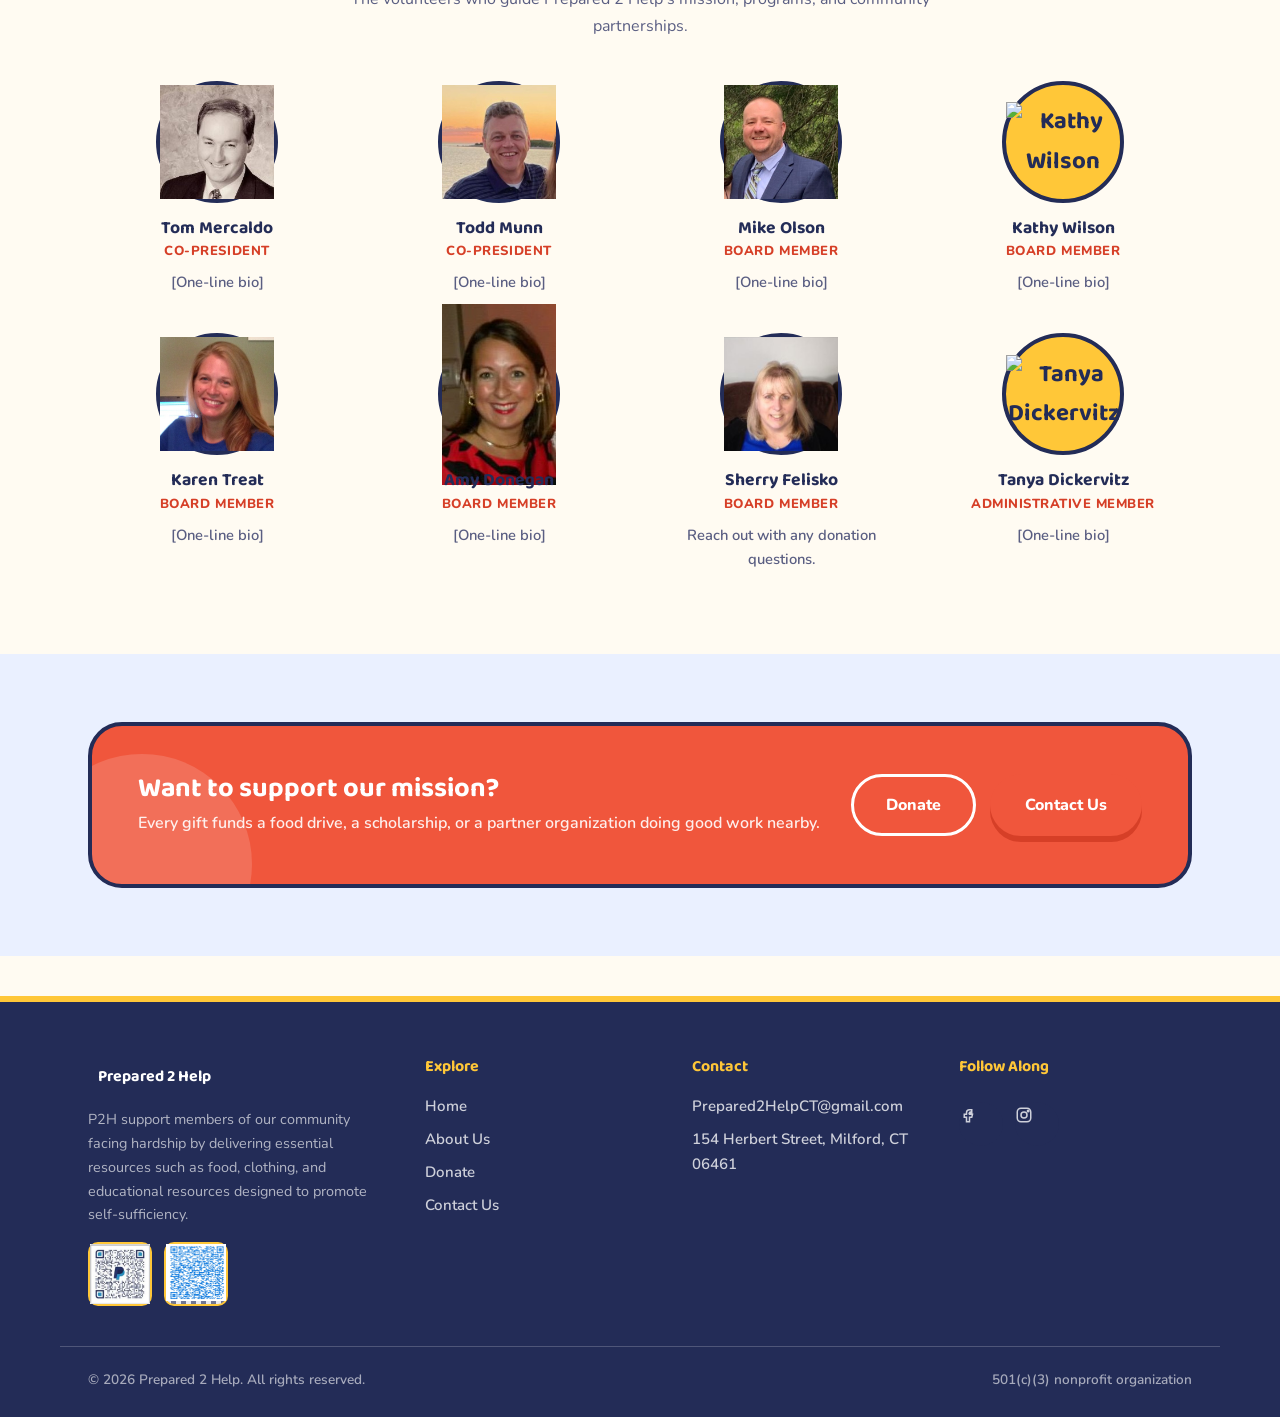
==== commit 2d6ff41a: "Update board member photos in about.html" ====
--- a/about.html
+++ b/about.html
@@ -68,49 +68,49 @@
     </div>
     <div class="board-grid">
       <div class="board-card">
-        <div class="board-photo">[Photo]</div>
+        <div class="board-photo"><img src="assets/tommercaldo.jfif" alt="Tom Mercaldo"></div>
         <h4>Tom Mercaldo</h4>
         <div class="board-role">Co-President</div>
         <p class="board-note">[One-line bio]</p>
       </div>
       <div class="board-card">
-        <div class="board-photo">[Photo]</div>
+        <div class="board-photo"><img src="assets/toddmunn.jfif" alt="Todd Munn"></div>
         <h4>Todd Munn</h4>
         <div class="board-role">Co-President</div>
         <p class="board-note">[One-line bio]</p>
       </div>
       <div class="board-card">
-        <div class="board-photo">[Photo]</div>
+        <div class="board-photo"><img src="assets/mikeolson.jfif" alt="Mike Olson"></div>
         <h4>Mike Olson</h4>
         <div class="board-role">Board Member</div>
         <p class="board-note">[One-line bio]</p>
       </div>
       <div class="board-card">
-        <div class="board-photo">[Photo]</div>
+        <div class="board-photo"><img src="assets/kathywilson.jpg" alt="Kathy Wilson"></div>
         <h4>Kathy Wilson</h4>
         <div class="board-role">Board Member</div>
         <p class="board-note">[One-line bio]</p>
       </div>
       <div class="board-card">
-        <div class="board-photo">[Photo]</div>
+        <div class="board-photo"><img src="assets/karentreat.jfif" alt="Karen Treat"></div>
         <h4>Karen Treat</h4>
         <div class="board-role">Board Member</div>
         <p class="board-note">[One-line bio]</p>
       </div>
       <div class="board-card">
-        <div class="board-photo">[Photo]</div>
+        <div class="board-photo"><img src="assets/amydonegan.jpg" alt="Amy Donegan"></div>
         <h4>Amy Donegan</h4>
         <div class="board-role">Board Member</div>
         <p class="board-note">[One-line bio]</p>
       </div>
       <div class="board-card">
-        <div class="board-photo">[Photo]</div>
+        <div class="board-photo"><img src="assets/sherryfelisko.jfif" alt="Sherry Felisko"></div>
         <h4>Sherry Felisko</h4>
         <div class="board-role">Board Member</div>
         <p class="board-note">Reach out with any donation questions.</p>
       </div>
       <div class="board-card">
-        <div class="board-photo">[Photo]</div>
+        <div class="board-photo"><img src="assets/tanyadickervitz.jpg" alt="Tanya Dickervitz"></div>
         <h4>Tanya Dickervitz</h4>
         <div class="board-role">Administrative Member</div>
         <p class="board-note">[One-line bio]</p>
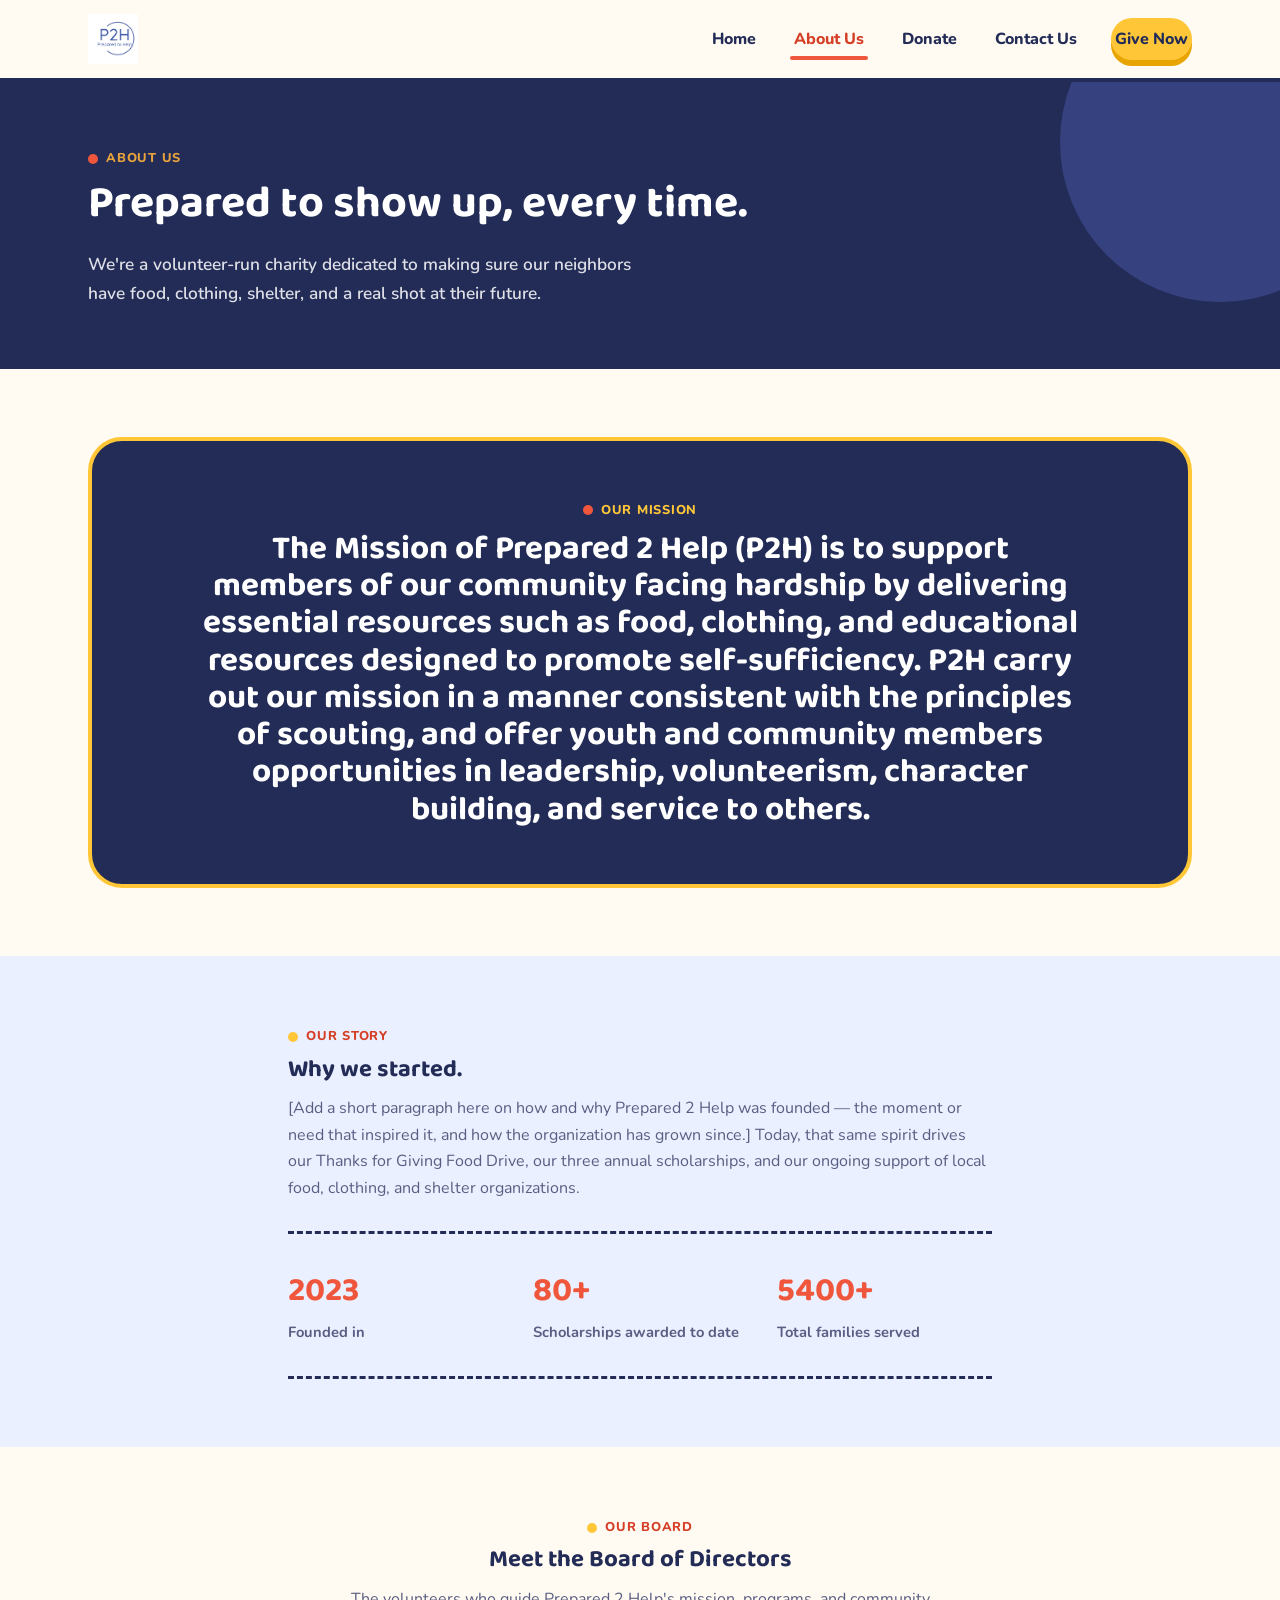
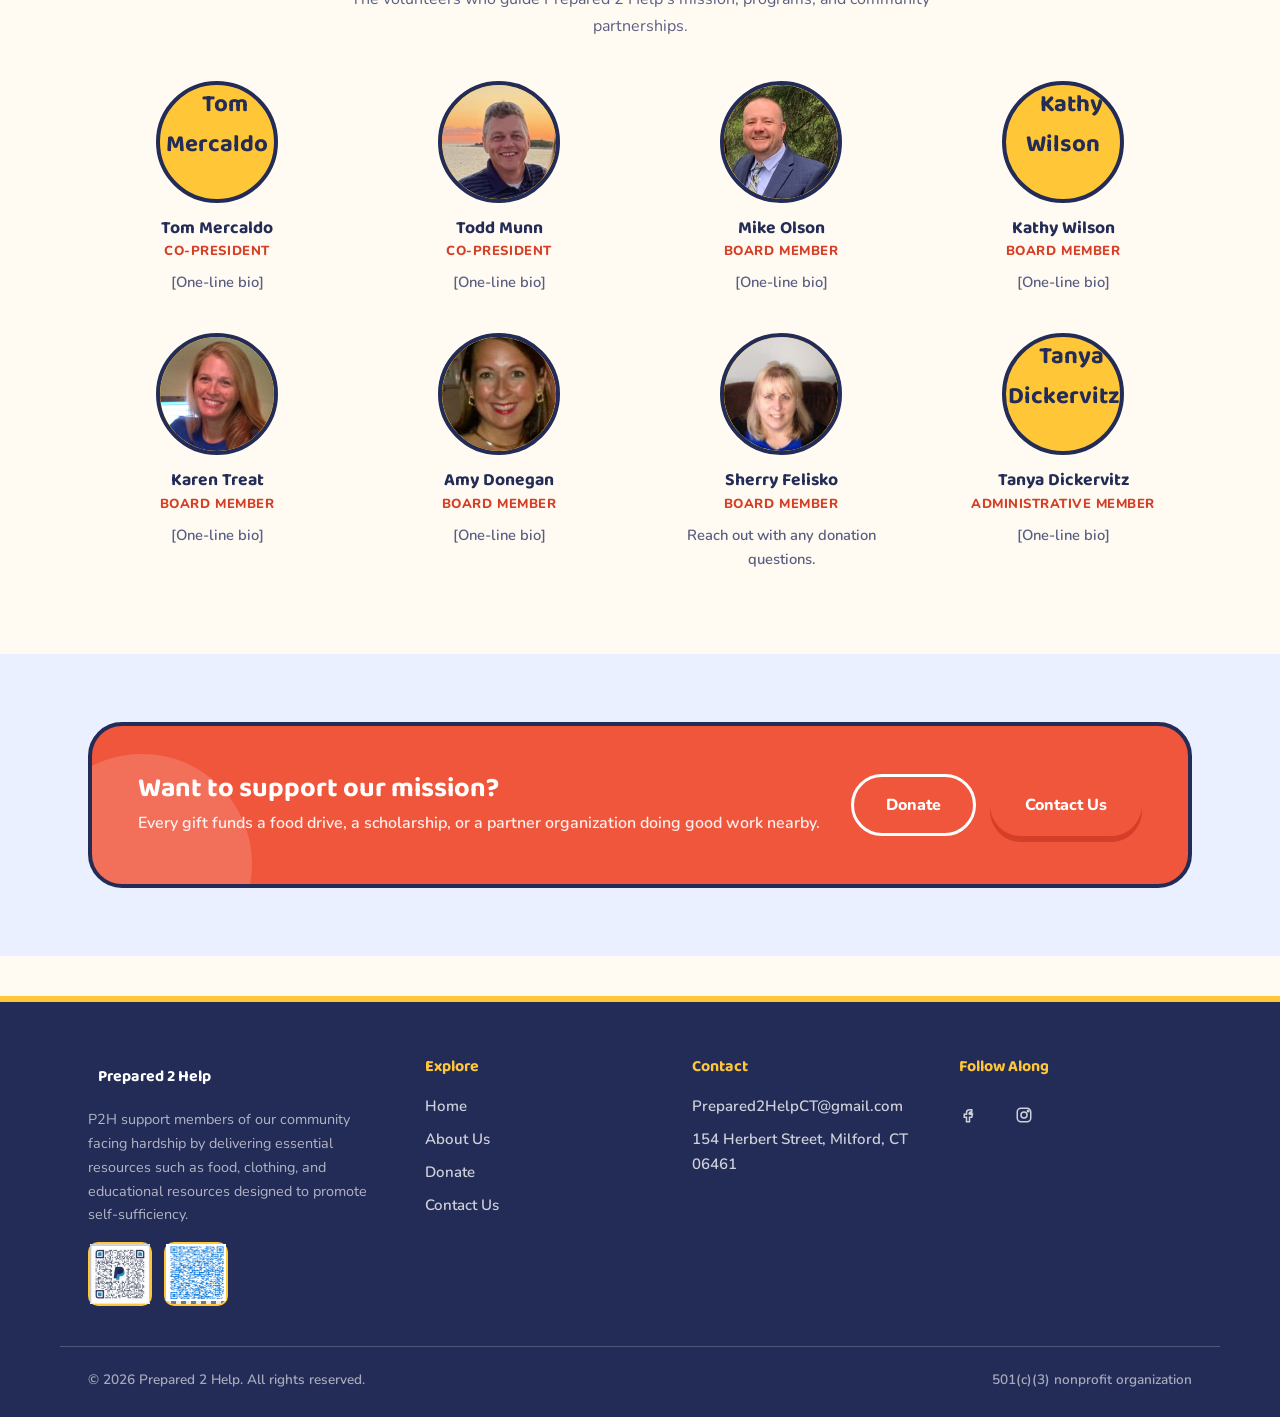
==== commit 253ff7e7: "Update image file extensions from .jfif to .jpg" ====
--- a/about.html
+++ b/about.html
@@ -68,19 +68,19 @@
     </div>
     <div class="board-grid">
       <div class="board-card">
-        <div class="board-photo"><img src="assets/tommercaldo.jfif" alt="Tom Mercaldo"></div>
+        <div class="board-photo"><img src="assets/tommercaldo.jpg" alt="Tom Mercaldo"></div>
         <h4>Tom Mercaldo</h4>
         <div class="board-role">Co-President</div>
         <p class="board-note">[One-line bio]</p>
       </div>
       <div class="board-card">
-        <div class="board-photo"><img src="assets/toddmunn.jfif" alt="Todd Munn"></div>
+        <div class="board-photo"><img src="assets/toddmunn.jpg" alt="Todd Munn"></div>
         <h4>Todd Munn</h4>
         <div class="board-role">Co-President</div>
         <p class="board-note">[One-line bio]</p>
       </div>
       <div class="board-card">
-        <div class="board-photo"><img src="assets/mikeolson.jfif" alt="Mike Olson"></div>
+        <div class="board-photo"><img src="assets/mikeolson.jpg" alt="Mike Olson"></div>
         <h4>Mike Olson</h4>
         <div class="board-role">Board Member</div>
         <p class="board-note">[One-line bio]</p>
@@ -92,7 +92,7 @@
         <p class="board-note">[One-line bio]</p>
       </div>
       <div class="board-card">
-        <div class="board-photo"><img src="assets/karentreat.jfif" alt="Karen Treat"></div>
+        <div class="board-photo"><img src="assets/karentreat.jpg" alt="Karen Treat"></div>
         <h4>Karen Treat</h4>
         <div class="board-role">Board Member</div>
         <p class="board-note">[One-line bio]</p>
@@ -104,7 +104,7 @@
         <p class="board-note">[One-line bio]</p>
       </div>
       <div class="board-card">
-        <div class="board-photo"><img src="assets/sherryfelisko.jfif" alt="Sherry Felisko"></div>
+        <div class="board-photo"><img src="assets/sherryfelisko.jpg" alt="Sherry Felisko"></div>
         <h4>Sherry Felisko</h4>
         <div class="board-role">Board Member</div>
         <p class="board-note">Reach out with any donation questions.</p>
--- a/assets/css/style.css
+++ b/assets/css/style.css
@@ -363,3 +363,13 @@
   padding: 10px;
   background: #fff;
 }
+
+.board-photo{
+  overflow: hidden;
+}
+.board-photo img{
+  width: 100%;
+  height: 100%;
+  object-fit: cover;
+  border-radius: 50%;
+}
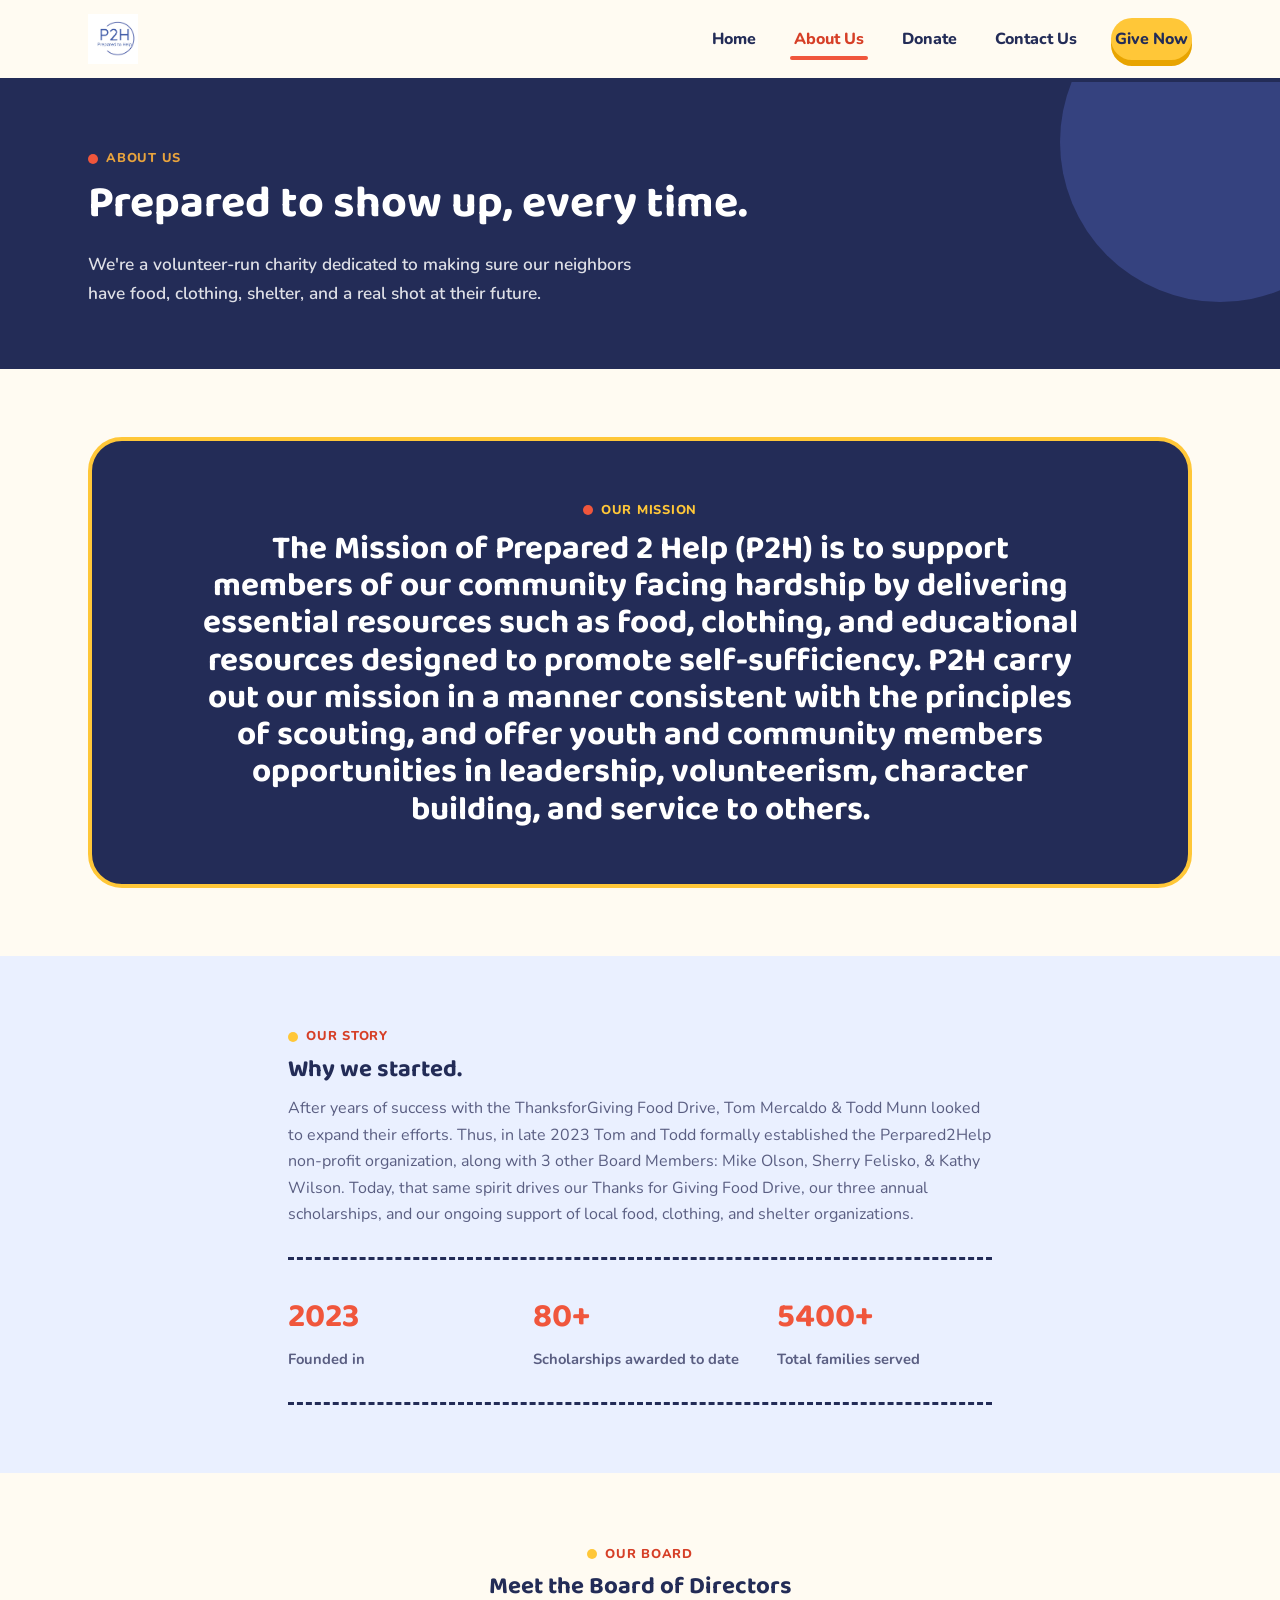
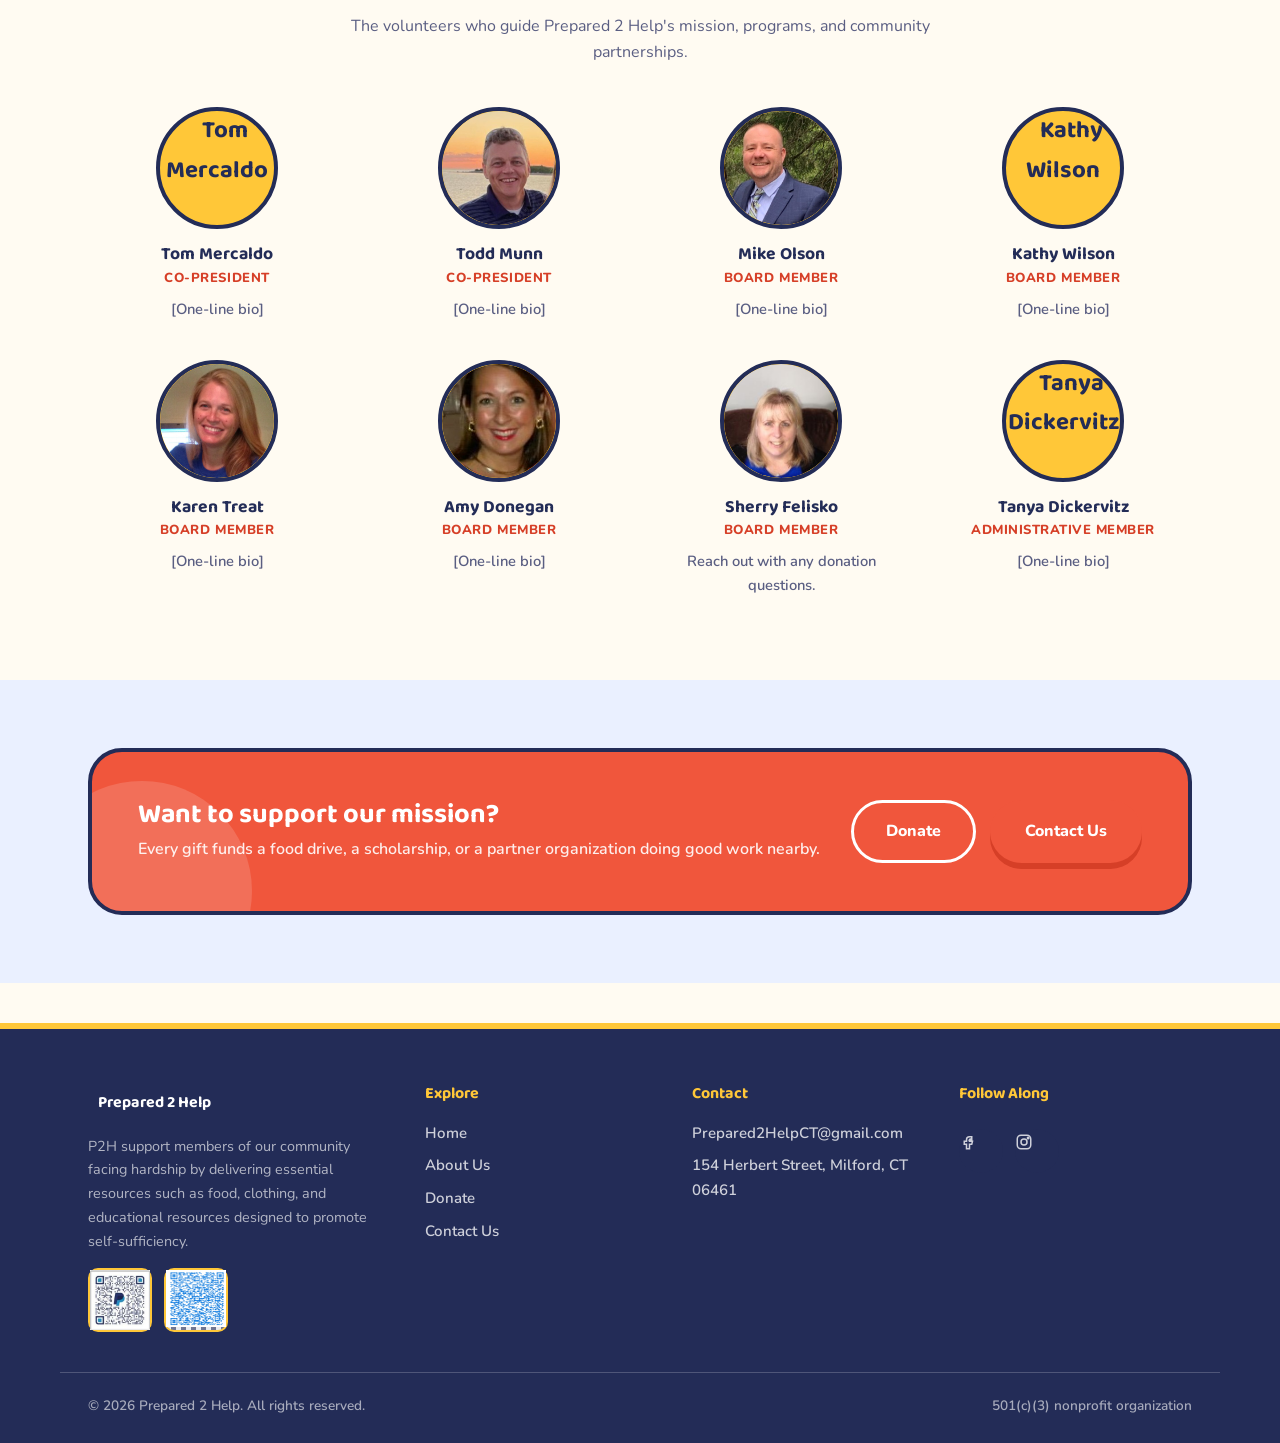
==== commit 5b6f8f8d: "Update about.html" ====
--- a/about.html
+++ b/about.html
@@ -49,7 +49,7 @@
   <div class="wrap" style="max-width:760px;">
     <span class="eyebrow">Our Story</span>
     <h2>Why we started.</h2>
-    <p style="color:var(--ink-soft);">[Add a short paragraph here on how and why Prepared 2 Help was founded — the moment or need that inspired it, and how the organization has grown since.] Today, that same spirit drives our Thanks for Giving Food Drive, our three annual scholarships, and our ongoing support of local food, clothing, and shelter organizations.</p>
+    <p style="color:var(--ink-soft);">After years of success with the ThanksforGiving Food Drive, Tom Mercaldo & Todd Munn looked to expand their efforts. Thus, in late 2023 Tom and Todd formally established the Perpared2Help non-profit organization, along with 3 other Board Members: Mike Olson, Sherry Felisko, & Kathy Wilson. Today, that same spirit drives our Thanks for Giving Food Drive, our three annual scholarships, and our ongoing support of local food, clothing, and shelter organizations.</p>
     <div class="fact-strip" style="margin-top:30px;">
       <div class="fact"><strong>2023</strong><span>Founded in</span></div>
       <div class="fact"><strong>80+</strong><span>Scholarships awarded to date</span></div>
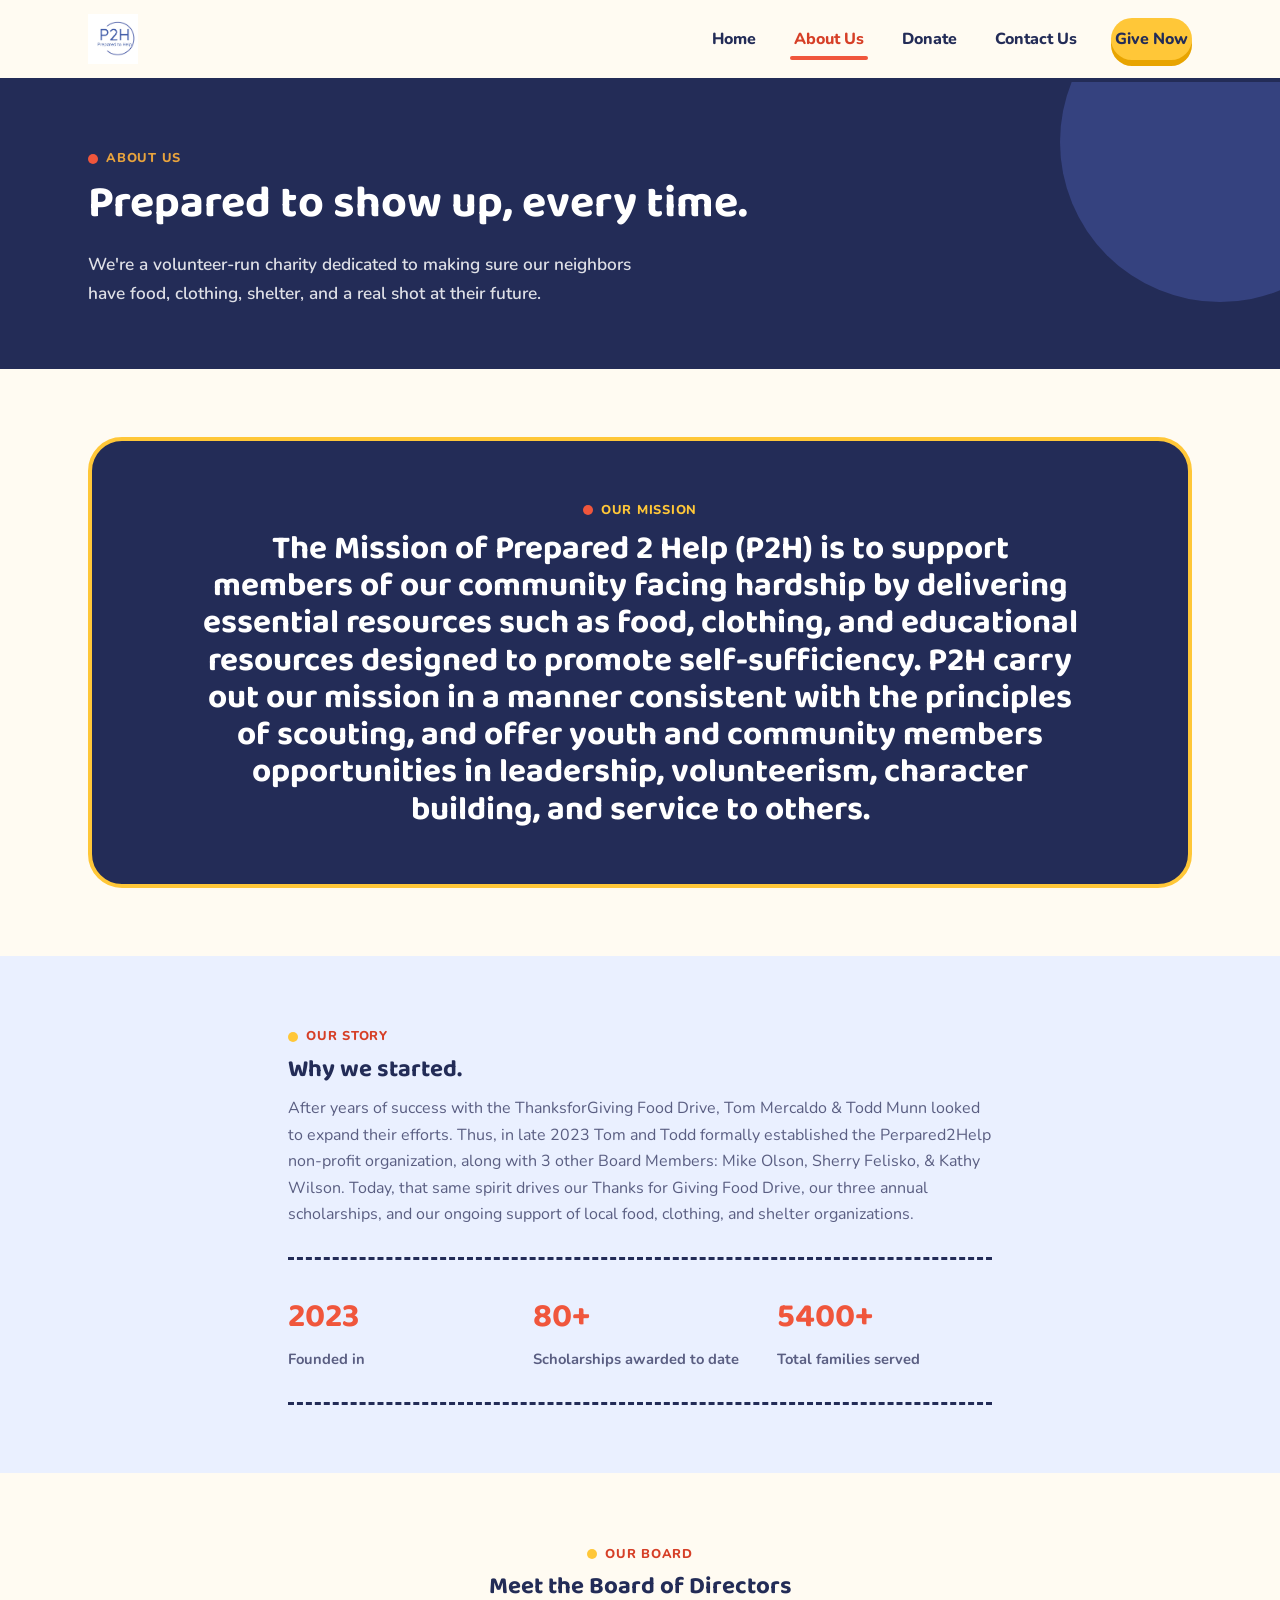
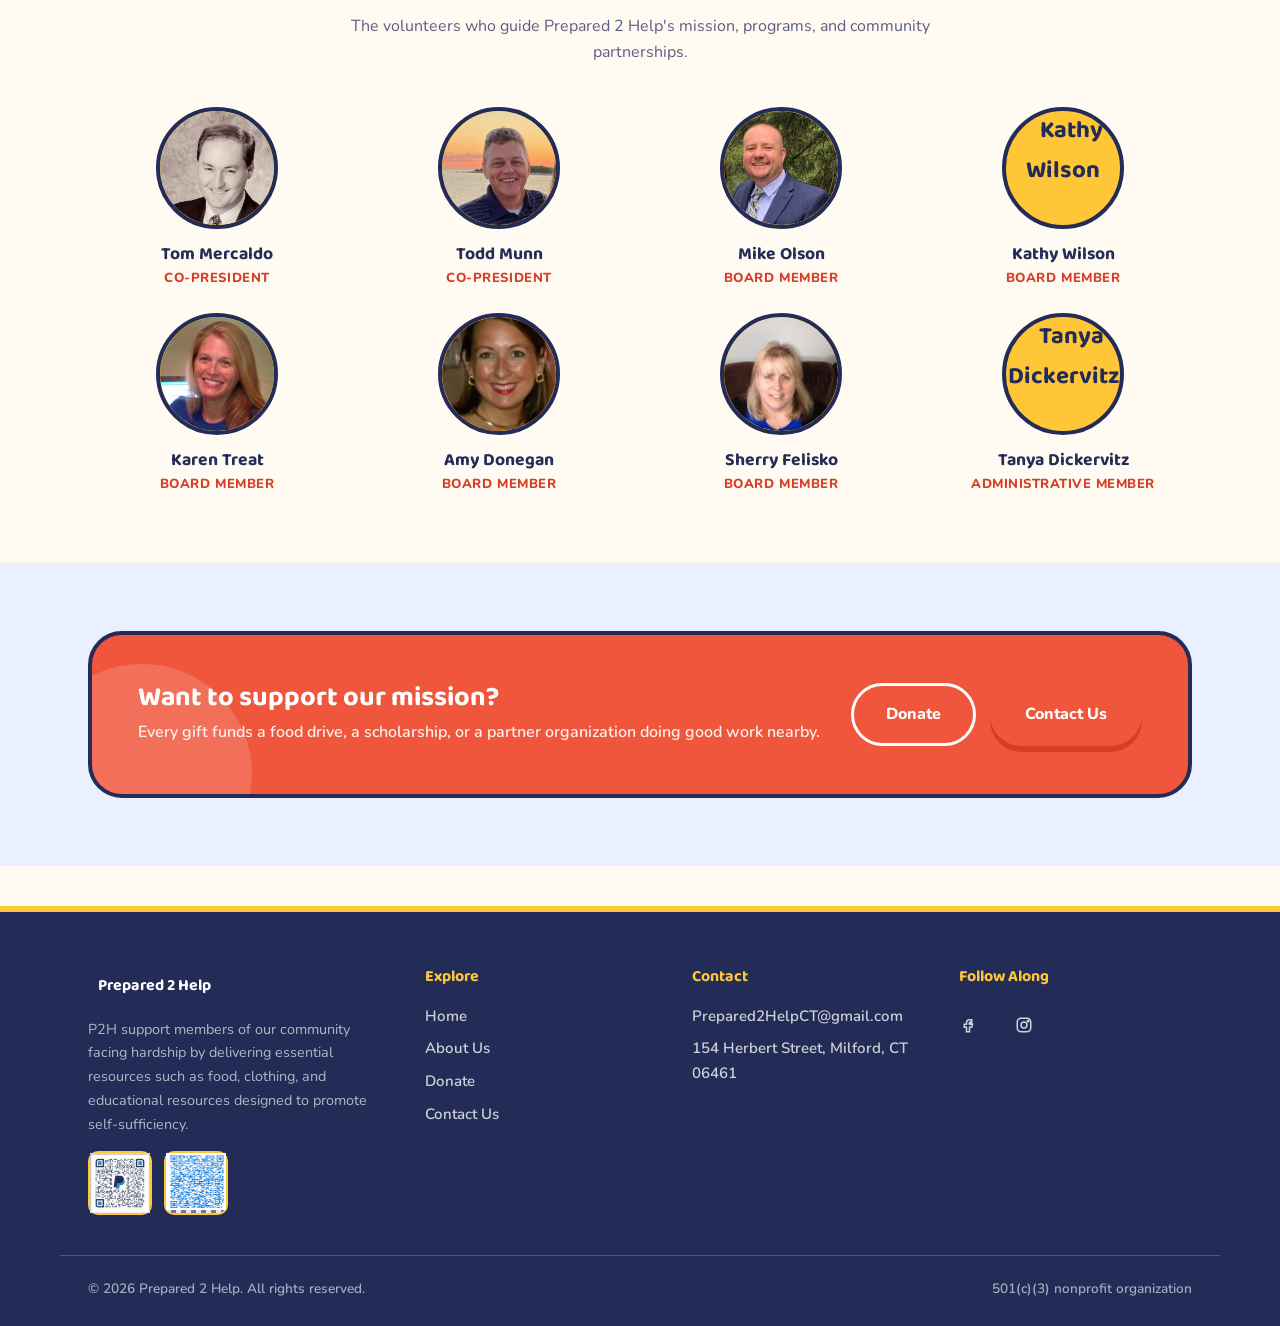
==== commit d9af110e: "Update about.html" ====
--- a/about.html
+++ b/about.html
@@ -71,49 +71,41 @@
         <div class="board-photo"><img src="assets/tommercaldo.jpg" alt="Tom Mercaldo"></div>
         <h4>Tom Mercaldo</h4>
         <div class="board-role">Co-President</div>
-        <p class="board-note">[One-line bio]</p>
       </div>
       <div class="board-card">
         <div class="board-photo"><img src="assets/toddmunn.jpg" alt="Todd Munn"></div>
         <h4>Todd Munn</h4>
         <div class="board-role">Co-President</div>
-        <p class="board-note">[One-line bio]</p>
       </div>
       <div class="board-card">
         <div class="board-photo"><img src="assets/mikeolson.jpg" alt="Mike Olson"></div>
         <h4>Mike Olson</h4>
         <div class="board-role">Board Member</div>
-        <p class="board-note">[One-line bio]</p>
       </div>
       <div class="board-card">
         <div class="board-photo"><img src="assets/kathywilson.jpg" alt="Kathy Wilson"></div>
         <h4>Kathy Wilson</h4>
         <div class="board-role">Board Member</div>
-        <p class="board-note">[One-line bio]</p>
       </div>
       <div class="board-card">
         <div class="board-photo"><img src="assets/karentreat.jpg" alt="Karen Treat"></div>
         <h4>Karen Treat</h4>
         <div class="board-role">Board Member</div>
-        <p class="board-note">[One-line bio]</p>
       </div>
       <div class="board-card">
         <div class="board-photo"><img src="assets/amydonegan.jpg" alt="Amy Donegan"></div>
         <h4>Amy Donegan</h4>
         <div class="board-role">Board Member</div>
-        <p class="board-note">[One-line bio]</p>
       </div>
       <div class="board-card">
         <div class="board-photo"><img src="assets/sherryfelisko.jpg" alt="Sherry Felisko"></div>
         <h4>Sherry Felisko</h4>
         <div class="board-role">Board Member</div>
-        <p class="board-note">Reach out with any donation questions.</p>
       </div>
       <div class="board-card">
         <div class="board-photo"><img src="assets/tanyadickervitz.jpg" alt="Tanya Dickervitz"></div>
         <h4>Tanya Dickervitz</h4>
         <div class="board-role">Administrative Member</div>
-        <p class="board-note">[One-line bio]</p>
       </div>
     </div>
   </div>
